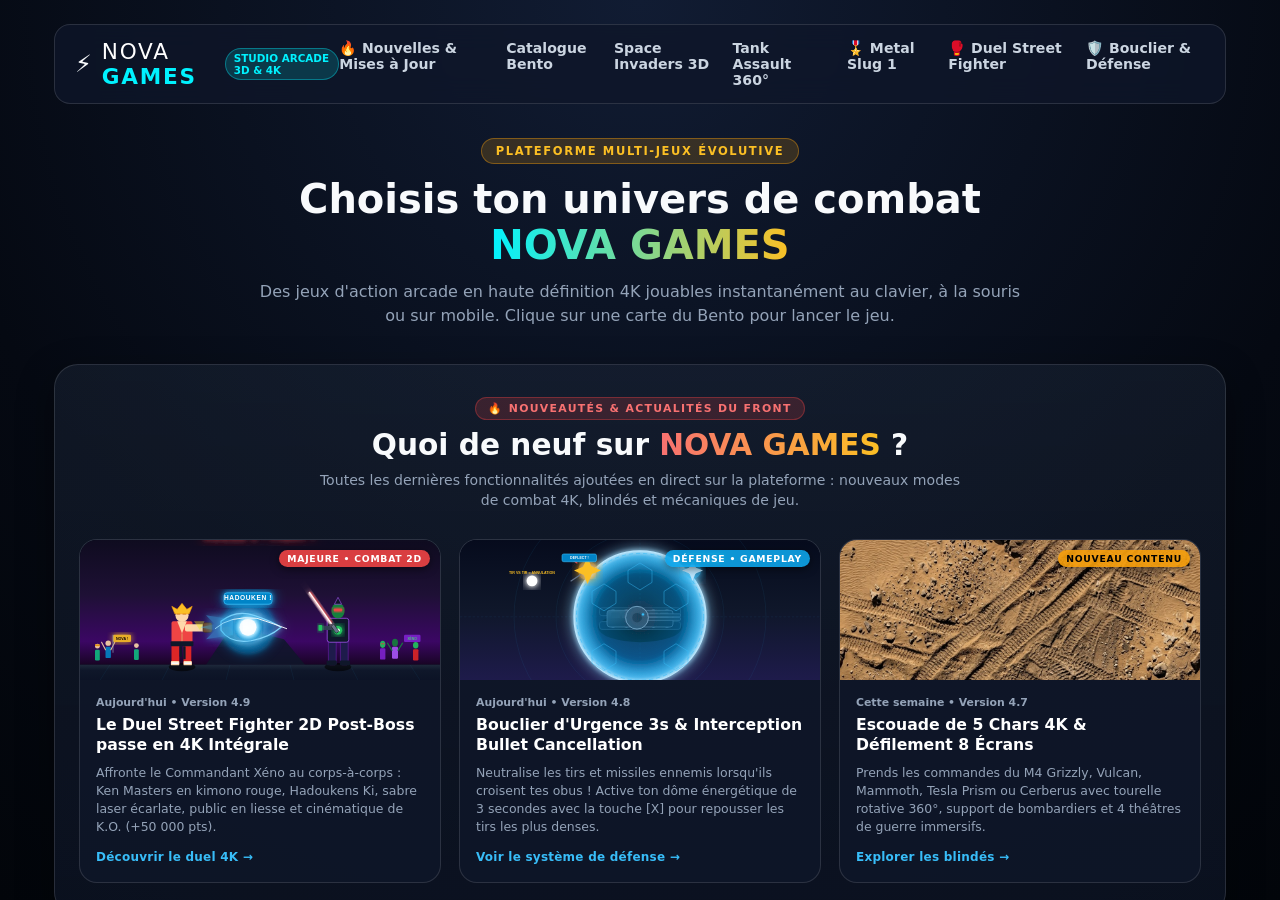
==== index.html @ 3bbbab00 "feat(graphics): implement 64-bit HD arcade sprite rendering for Metal Slug 1 (Marco, Tarma, SV-001, " ====
<!DOCTYPE html>
<html lang="fr">
<head>
  <meta charset="UTF-8">
  <meta name="viewport" content="width=device-width, initial-scale=1.0">
  <title>NOVA Dual Warfare V4 — Space Invaders 3D & Tank Assault</title>
  
  <!-- Open Graph / Social Media -->
  <meta property="og:title" content="NOVA Dual Warfare V4 — Space Invaders 3D & Tank Assault">
  <meta property="og:description" content="2 Jeux en 1 : Défendez l'espace dans NOVA Space Invaders 3D ou prenez les commandes d'un blindé à tourelle 360° dans NOVA Tank Assault !">
  <meta property="og:image" content="https://nova-space-invaders.vercel.app/og-image.png">
  <meta property="og:url" content="https://nova-space-invaders.vercel.app">
  <meta property="og:type" content="website">
  
  <!-- Twitter -->
  <meta name="twitter:card" content="summary_large_image">
  <meta name="twitter:title" content="NOVA Dual Warfare V4 — Space Invaders 3D & Tank Assault">
  <meta name="twitter:description" content="2 Jeux en 1 : Défendez l'espace dans NOVA Space Invaders 3D ou prenez les commandes d'un blindé à tourelle 360° dans NOVA Tank Assault !">
  <meta name="twitter:image" content="https://nova-space-invaders.vercel.app/og-image.png">

  <link rel="stylesheet" href="styles.css?v=53">
</head>
<body data-biome="campagne" data-game="space">
  <!-- =========================================================
       PORTAIL D'ACCUEIL : NOVA GAMES (BENTO GRID + DESCRIPTIONS)
       ========================================================= -->
  <section id="novaGamesPortal" class="nova-portal">
    <div class="portal-container">
      <header class="portal-header">
        <div class="portal-brand">
          <span class="portal-logo-icon">⚡</span>
          <span class="portal-logo-text">NOVA <strong>GAMES</strong></span>
          <span class="portal-tag">STUDIO ARCADE 3D & 4K</span>
        </div>
        <nav class="portal-nav">
          <a href="#portalNews" class="portal-nav-link">🔥 Nouvelles & Mises à Jour</a>
          <a href="#bentoCatalog" class="portal-nav-link">Catalogue Bento</a>
          <a href="#descSpaceInvaders" class="portal-nav-link">Space Invaders 3D</a>
          <a href="#descTankAssault" class="portal-nav-link">Tank Assault 360°</a>
          <a href="#descMetalSlug" class="portal-nav-link">🎖️ Metal Slug 1</a>
          <a href="#descNovaFighter" class="portal-nav-link">🥊 Duel Street Fighter</a>
          <a href="#descDefense" class="portal-nav-link">🛡️ Bouclier & Défense</a>
        </nav>
      </header>

      <div class="portal-hero">
        <div class="portal-hero-badge">PLATEFORME MULTI-JEUX ÉVOLUTIVE</div>
        <h1 class="portal-hero-title">Choisis ton univers de combat <span>NOVA GAMES</span></h1>
        <p class="portal-hero-sub">Des jeux d'action arcade en haute définition 4K jouables instantanément au clavier, à la souris ou sur mobile. Clique sur une carte du Bento pour lancer le jeu.</p>
      </div>

      <!-- SECTION DERNIÈRES NOUVELLES & ACTUALITÉS NOVA GAMES -->
      <section id="portalNews" class="portal-news-section">
        <div class="news-header">
          <div class="news-badge">🔥 NOUVEAUTÉS & ACTUALITÉS DU FRONT</div>
          <h2 class="news-title">Quoi de neuf sur <span>NOVA GAMES</span> ?</h2>
          <p class="news-sub">Toutes les dernières fonctionnalités ajoutées en direct sur la plateforme : nouveaux modes de combat 4K, blindés et mécaniques de jeu.</p>
        </div>

        <div class="portal-news-grid">
          <!-- News Card 1 : Duel 2D Street Fighter 4K -->
          <article class="news-card" onclick="document.getElementById('descNovaFighter').scrollIntoView({ behavior: 'smooth' });">
            <div class="news-card-thumb">
              <img src="duel_street_fighter_showcase.svg" alt="Duel Street Fighter 4K" class="news-img">
              <span class="news-tag tag-red">MAJEURE • COMBAT 2D</span>
            </div>
            <div class="news-card-body">
              <div class="news-date">Aujourd'hui • Version 4.9</div>
              <h3>Le Duel Street Fighter 2D Post-Boss passe en 4K Intégrale</h3>
              <p>Affronte le Commandant Xéno au corps-à-corps : Ken Masters en kimono rouge, Hadoukens Ki, sabre laser écarlate, public en liesse et cinématique de K.O. (+50 000 pts).</p>
              <div class="news-card-footer">
                <span class="news-link">Découvrir le duel 4K →</span>
              </div>
            </div>
          </article>

          <!-- News Card 2 : Bouclier & Interception de Tirs -->
          <article class="news-card" onclick="document.getElementById('descDefense').scrollIntoView({ behavior: 'smooth' });">
            <div class="news-card-thumb">
              <img src="shield_defense_showcase.svg" alt="Bouclier 3s et Tir vs Tir" class="news-img">
              <span class="news-tag tag-cyan">DÉFENSE • GAMEPLAY</span>
            </div>
            <div class="news-card-body">
              <div class="news-date">Aujourd'hui • Version 4.8</div>
              <h3>Bouclier d'Urgence 3s & Interception Bullet Cancellation</h3>
              <p>Neutralise les tirs et missiles ennemis lorsqu'ils croisent tes obus ! Active ton dôme énergétique de 3 secondes avec la touche [X] pour repousser les tirs les plus denses.</p>
              <div class="news-card-footer">
                <span class="news-link">Voir le système de défense →</span>
              </div>
            </div>
          </article>

          <!-- News Card 3 : 5 Blindés & Nouveaux Théâtres -->
          <article class="news-card" onclick="document.getElementById('descTankAssault').scrollIntoView({ behavior: 'smooth' });">
            <div class="news-card-thumb">
              <img src="bg_tank_desert_4k.jpg" alt="Tank Assault 5 Chars" class="news-img">
              <span class="news-tag tag-amber">NOUVEAU CONTENU</span>
            </div>
            <div class="news-card-body">
              <div class="news-date">Cette semaine • Version 4.7</div>
              <h3>Escouade de 5 Chars 4K & Défilement 8 Écrans</h3>
              <p>Prends les commandes du M4 Grizzly, Vulcan, Mammoth, Tesla Prism ou Cerberus avec tourelle rotative 360°, support de bombardiers et 4 théâtres de guerre immersifs.</p>
              <div class="news-card-footer">
                <span class="news-link">Explorer les blindés →</span>
              </div>
            </div>
          </article>
        </div>
      </section>

      <!-- SECTION BENTO POUR LES JEUX -->
      <div id="bentoCatalog" class="bento-grid">
        <!-- Carte Bento Principale 1 : NOVA SPACE INVADERS 3D -->
        <article class="bento-card bento-featured bento-space" data-launch-game="space">
          <img src="bg_campagne_4k.jpg" alt="Nova Space Invaders 3D" class="bento-bg">
          <div class="bento-overlay"></div>
          <div class="bento-content">
            <div class="bento-top-row">
              <span class="bento-pill">JEU #1 • SHOOT 'EM UP SPATIAL</span>
              <span class="bento-status">DISPONIBLE EN 4K</span>
            </div>
            <div class="bento-main-info">
              <div class="bento-floating-sprites">
                <img src="ship_nova.png" alt="Nova Ship" class="bento-sprite">
                <img src="enemy_campagne_wasp_4k.png" alt="Drone 4K" class="bento-sprite">
              </div>
              <h2>🚀 NOVA SPACE INVADERS 3D</h2>
              <p>Défends la Terre à travers 3 Biomes 3D 4K (Campagne, Montagne, Océan) avec 5 vaisseaux, 8 armes tactiques et des dialogues Comm-Link interactifs.</p>
              <div class="bento-actions">
                <button class="bento-play-btn" data-launch-game="space">▶ JOUER À SPACE INVADERS</button>
                <a href="#descSpaceInvaders" class="bento-info-link" onclick="event.stopPropagation();">Voir la fiche ↓</a>
              </div>
            </div>
          </div>
        </article>

        <!-- Carte Bento Principale 2 : NOVA TANK ASSAULT 360° -->
        <article class="bento-card bento-featured bento-tank" data-launch-game="tank">
          <img src="bg_tank_ww2_4k.jpg" alt="Nova Tank Assault 360" class="bento-bg">
          <div class="bento-overlay"></div>
          <div class="bento-content">
            <div class="bento-top-row">
              <span class="bento-pill bento-pill-amber">JEU #2 • BEAT 'EM ALL TERRESTRE</span>
              <span class="bento-status bento-status-amber">NOUVEAU • VUE DRONE 90°</span>
            </div>
            <div class="bento-main-info">
              <div class="bento-floating-sprites">
                <img src="tank_chassis_4k.png" alt="Tank 4K" class="bento-sprite">
                <img src="tank_enemy_predator_4k.png" alt="Predator 4K" class="bento-sprite">
              </div>
              <h2>🛡️ NOVA TANK ASSAULT 360°</h2>
              <p>Pilote un blindé en vue aérienne sur une route sinueuse de 8 écrans : braque à gauche/droite dans les virages, ramasse les caisses bonus, tourne ta tourelle à 360° et appelle les bombardiers !</p>
              <div class="bento-actions">
                <button class="bento-play-btn bento-play-amber" data-launch-game="tank">▶ JOUER À TANK ASSAULT</button>
                <a href="#descTankAssault" class="bento-info-link" onclick="event.stopPropagation();">Voir la fiche ↓</a>
              </div>
            </div>
          </div>
        </article>

        <!-- Carte Bento Principale 3 : DUEL 2D STREET FIGHTER (CLIMAX POST-BOSS) -->
        <article class="bento-card bento-featured bento-duel" onclick="document.getElementById('descNovaFighter').scrollIntoView({ behavior: 'smooth' });">
          <img src="duel_street_fighter_showcase.svg" alt="Duel 2D Street Fighter Ken Masters vs Commandant Xéno" class="bento-bg">
          <div class="bento-overlay bento-overlay-red"></div>
          <div class="bento-content">
            <div class="bento-top-row">
              <span class="bento-pill bento-pill-red">NOUVEAU GAMEPLAY • COMBAT 2D</span>
              <span class="bento-status bento-status-red">CLIMAX POST-BOSS EN ARÈNE</span>
            </div>
            <div class="bento-main-info">
              <h2>🥊 LE DUEL 2D STREET FIGHTER // KEN MASTERS</h2>
              <p>À chaque Boss terrassé, descends de ton blindé ou de ton vaisseau ! Incarne <strong>Ken Masters</strong> en tenue rouge et affronte le <strong>Commandant Xéno</strong> au corps-à-corps dans une arène 2D rythmée par la foule : Hadoukens dévastateurs, coups de poing, coups de pied, sabre laser alien et cinématique de K.O. pour un bonus de <strong>+50 000 PTS</strong> !</p>
              <div class="bento-actions">
                <button class="bento-play-btn bento-play-red" data-launch-game="tank">▶ COMBATTRE EN MODE TANK</button>
                <button class="bento-play-btn" data-launch-game="space">🚀 COMBATTRE EN MODE SPATIAL</button>
                <a href="#descNovaFighter" class="bento-info-link" onclick="event.stopPropagation();">Voir la fiche du duel ↓</a>
              </div>
            </div>
          </div>
        </article>

        <!-- Bento Slot 3 : Arsenal Partagé -->
        <div class="bento-card bento-small bento-arsenal">
          <div class="bento-small-icon">⚡</div>
          <h3>Arsenal Cross-Play (8 Armes)</h3>
          <p>Twin Gatling, Triple Harpon, Cryo-Faisceau, Canon Plasma, Railgun Tesla, Torpille HE et Cluster Bomb disponibles dans chaque jeu.</p>
        </div>

        <!-- Bento Slot 4 : Bouclier & Bullet Cancellation -->
        <div class="bento-card bento-small bento-shield" onclick="document.getElementById('descDefense').scrollIntoView({ behavior: 'smooth' });">
          <img src="shield_defense_showcase.svg" alt="Bouclier et Interception" class="bento-bg" style="opacity: 0.35;">
          <div class="bento-overlay"></div>
          <div class="bento-content" style="position: relative; z-index: 2;">
            <div class="bento-small-icon">🛡️</div>
            <h3>Bouclier 3s & Interception Tir vs Tir</h3>
            <p>Neutralise les missiles ennemis en plein vol et active un dôme énergétique de 3s (3 charges/partie) avec la touche [X] !</p>
          </div>
        </div>

        <!-- Bento Slot 4 : Support Aérien & Boss -->
        <div class="bento-card bento-small bento-airstrike">
          <div class="bento-small-icon">✈️</div>
          <h3>Frappe Aérienne & Grands Boss</h3>
          <p>Appelle une escadrille de bombardiers lourds pour nettoyer la route et affronte un Boss géant à la fin de chaque niveau.</p>
        </div>

        <!-- Carte Bento Principale 4 : JEU #3 - NOVA IRON COMMANDO // METAL SLUG 1 REMAKE -->
        <article class="bento-card bento-featured bento-slug" data-launch-game="slug">
          <img src="bg_tank_predator_4k.jpg" alt="Metal Slug 1 Remake" class="bento-bg" style="opacity: 0.55;">
          <div class="bento-overlay"></div>
          <div class="bento-content">
            <div class="bento-top-row">
              <span class="bento-pill bento-pill-slug">JEU #3 • RUN & GUN 2D ARCADE 60 FPS</span>
              <span class="bento-status bento-status-slug">DISPONIBLE • MISSION 1</span>
            </div>
            <div class="bento-main-info">
              <div class="bento-floating-sprites">
                <img src="pilot_valentin.png" alt="Marco Rossi" class="bento-sprite" style="border-radius: 50%; border: 2px solid #22c55e;">
                <img src="tank_vulcan.png" alt="Metal Slug SV-001" class="bento-sprite">
              </div>
              <h2>🎖️ NOVA IRON COMMANDO // METAL SLUG 1 REMAKE</h2>
              <p>Reprogrammation intégrale de <strong>Metal Slug 1 (1996)</strong> : traverse la jungle fluviale de la Mission 1, libère les otages P.O.W. (<em>"Thank you!"</em>), tranche l'infanterie au couteau, ramasse le <strong>Heavy Machine Gun</strong>, pilote le mythique tank <strong>SV-001 Metal Slug</strong> et détruis le Boss géant <strong>Tetsuyuki</strong> !</p>
              <div class="bento-actions">
                <button class="bento-play-btn bento-play-slug" data-launch-game="slug">▶ JOUER À METAL SLUG (MISSION 1)</button>
                <a href="#descMetalSlug" class="bento-info-link" onclick="event.stopPropagation();">Voir la fiche ↓</a>
              </div>
            </div>
          </div>
        </article>
      </div>

      <!-- SECTIONS DESCRIPTIVES DÉTAILLÉES PAR JEU EN BAS DE PAGE -->
      <div class="portal-descriptions">
        <div class="portal-section-header">
          <span>ENCYCLOPÉDIE & PRÉSENTATION DES JEUX</span>
          <h2>Découvre chaque jeu du catalogue NOVA GAMES en détail</h2>
        </div>

        <!-- Section Descriptive Jeu 1 -->
        <section id="descSpaceInvaders" class="game-detail-section">
          <div class="detail-visual">
            <img src="bg_montagne_4k.jpg" alt="Space Invaders 3D Montagne" class="detail-bg-img">
            <div class="detail-Visual-badges">
              <span>🌾 Campagne 3D</span>
              <span>🏔️ Montagne 3D</span>
              <span>🌊 Océan 3D</span>
            </div>
          </div>
          <div class="detail-text">
            <div class="detail-tag">FICHE OFFICIELLE • JEU #1</div>
            <h3>🚀 NOVA SPACE INVADERS 3D — Tactical Biomes</h3>
            <p>Un Shoot 'em Up spatial revisité en profondeur avec de véritables panoramas 3D 4K et une faune ennemie propre à chaque secteur terrestre et sous-marin.</p>
            <ul class="detail-features">
              <li><strong>3 Biomes 3D 4K</strong> : Collines dorées de Beauce, sommets glacés du Mont-Blanc et abysses bioluminescents de la Fosse des Mariannes.</li>
              <li><strong>5 Vaisseaux & 8 Armes au choix</strong> : Personnalise indépendamment ton chasseur (Nova, Viper, Goliath, Phantom, Orion) et ton armement principal.</li>
              <li><strong>Comm-Link Interactif</strong> : Boîte de dialogue radio en temps réel entre ton pilote et les Seigneurs Ennemis avec réponses tactiques.</li>
              <li><strong>Contrôles Hybrides</strong> : Jouable à une main à la souris (déplacement + clic + molette d'armes), au clavier ou au tactile sur mobile.</li>
              <li><strong>Climax Post-Boss & Défense Active</strong> : Élimine le Boss pour déclencher le duel 2D Ken Masters façon Street Fighter et utilise le bouclier 3s (`[X]`) pour repousser les tirs les plus denses !</li>
            </ul>
            <button class="bento-play-btn" data-launch-game="space">🚀 LANCER NOVA SPACE INVADERS 3D</button>
          </div>
        </section>

        <!-- Section Descriptive Jeu 2 -->
        <section id="descTankAssault" class="game-detail-section detail-reverse">
          <div class="detail-visual">
            <img src="bg_tank_desert_4k.jpg" alt="Tank Assault Vue Aérienne" class="detail-bg-img">
            <div class="detail-Visual-badges">
              <span>🪖 WW2 1944</span>
              <span>🏜️ Désert</span>
              <span>🛸 Alien Xéno</span>
              <span>🩸 Predator Hunt</span>
            </div>
          </div>
          <div class="detail-text">
            <div class="detail-tag detail-tag-amber">FICHE OFFICIELLE • JEU #2</div>
            <h3>🛡️ NOVA TANK ASSAULT 360° — Beat 'em All Terrestre</h3>
            <p>Prends les commandes d'un char d'assaut suréquipé en <strong>vue aérienne 100 % au sol</strong>. La caméra suit ton blindé le long d'une route sinueuse de 8 écrans jusqu'à la forteresse du Boss.</p>
            <ul class="detail-features">
              <li><strong>Route Sinueuse & Pilotage Actif</strong> : La route tourne à gauche et à droite ! Utilise les flèches pour braquer, suivre le tracé du chemin et éviter les sorties de piste.</li>
              <li><strong>Tourelle Rotative 360° + Canon Frontal</strong> : Pendant que le véhicule avance, oriente ton canon dans toutes les directions pour détruire les tourelles et embuscades sur les bas-côtés.</li>
              <li><strong>Bonus sur la Route & Bombardiers Alliés</strong> : Roule sur les caisses de ravitaillement posées sur la chaussée et appelle une escadrille de 3 bombardiers lourds (`[B]`) pour larguer un tapis de bombes.</li>
              <li><strong>4 Thèmes & 5 Niveaux avec Boss</strong> : Seconde Guerre Mondiale, Campagne du Désert, Invasion Extraterrestre et Jungle Predator (avec chasseurs camouflés et viseur tri-laser).</li>
              <li><strong>Duel au Corps-à-Corps Post-Boss</strong> : Dès que le Boss d'un niveau s'effondre, ton pilote descend du char en kimono rouge pour affronter le chef alien en duel 2D Street Fighter avec Hadoukens et +50 000 pts bonus !</li>
            </ul>
            <button class="bento-play-btn bento-play-amber" data-launch-game="tank">🛡️ LANCER NOVA TANK ASSAULT 360°</button>
          </div>
        </section>

        <!-- Section Descriptive : JEU #3 - METAL SLUG 1 REMAKE -->
        <section id="descMetalSlug" class="game-detail-section slug-detail-section" style="border: 2px solid rgba(34, 197, 94, 0.45); background: radial-gradient(circle at 10% 50%, rgba(22, 101, 52, 0.3) 0%, rgba(15, 23, 42, 0.95) 70%);">
          <div class="detail-visual">
            <img src="bg_tank_predator_4k.jpg" alt="Metal Slug 1 Remake Showcase" class="detail-bg-img" style="border: 2px solid rgba(74, 222, 128, 0.45); box-shadow: 0 12px 35px rgba(34, 197, 94, 0.35);">
            <div class="detail-Visual-badges">
              <span>🎖️ Metal Slug 1</span>
              <span>💣 Heavy Machine Gun</span>
              <span>🛡️ SV-001 Tank</span>
              <span>🪓 Couteau Corps-à-Corps</span>
            </div>
          </div>
          <div class="detail-text">
            <div class="detail-tag detail-tag-green" style="background: rgba(34, 197, 94, 0.2); color: #86efac; border: 1px solid rgba(34, 197, 94, 0.45);">JEU #3 • RUN & GUN 2D PUR ARCADE</div>
            <h3>🎖️ NOVA IRON COMMANDO // Metal Slug 1 Remake</h3>
            <p>La légende de l'arcade Neo-Geo de 1996 réécrite à neuf pour navigateur et PC ! Incarne <strong>Marco Rossi</strong> ou <strong>Tarma Roving</strong> dans une guerre d'action effrénée à 60 FPS.</p>
            <ul class="detail-features">
              <li><strong>Maniabilité Neo-Geo Authentique</strong> : Course, accroupissement pour esquiver les tirs, saut parabolique à hauteur réglable, visée 4-8 directions et attaque automatique au couteau à bout portant.</li>
              <li><strong>Arsenal Dévastateur & Voix Off Mythique</strong> : Pistolet de service, grenades à rebond, et caisses de largage commentées par l'annonceur d'arcade (<em>"HEAVY MACHINE GUN !", "SHOTGUN !", "ROCKET LAUNCHER !"</em>).</li>
              <li><strong>Le Tank SV-001 "Metal Slug"</strong> : Saute dans le blindé mythique parachuté en cours de mission pour écraser les tranchées rebelles avec sa double Gatling 360° et ses obus perforants !</li>
              <li><strong>Sauvetage d'Otages P.O.W.</strong> : Libère les prisonniers de guerre barbus pour recevoir des munitions et des récompenses avec leur célèbre salut (<em>"Thank you!"</em>).</li>
              <li><strong>Boss Géant Mission 1 — TETSUYUKI</strong> : Pulvérise la forteresse fluviale construite dans l'épave d'un bombardier géant quadrimoteur !</li>
            </ul>
            <div class="bento-actions">
              <button class="bento-play-btn bento-play-slug" data-launch-game="slug">▶ DÉMARRER LA MISSION 1 METAL SLUG</button>
            </div>
          </div>
        </section>

        <!-- Section Descriptive Climax : DUEL STREET FIGHTER POST-BOSS -->
        <section id="descNovaFighter" class="game-detail-section fighter-detail-section">
          <div class="detail-visual">
            <img src="duel_street_fighter_showcase.svg" alt="Showcase Duel 2D Street Fighter Ken Masters" class="detail-bg-img" style="border: 2px solid rgba(239, 68, 68, 0.45); box-shadow: 0 12px 35px rgba(239, 68, 68, 0.35);">
            <div class="detail-Visual-badges">
              <span>🥋 Ken Masters</span>
              <span>⚡ Hadouken</span>
              <span>⚔️ Sabre Laser</span>
              <span>🏆 +50 000 Pts</span>
            </div>
          </div>
          <div class="detail-text">
            <div class="detail-tag detail-tag-red">FEATURE MAJEURE • TOUS MODES</div>
            <h3>🥊 NOVA FIGHTER // Le Duel 2D Street Fighter Post-Boss</h3>
            <p>La bataille ne s'arrête pas à la destruction du Boss mécanique ! Dès que le mastodonte explose, le <strong>Commandant Xéno</strong> s'éjecte de son cockpit et le joueur descend de son véhicule pour un <strong>affrontement au corps-à-corps en vue 2D latérale</strong>.</p>
            <ul class="detail-features">
              <li><strong>Combattant Ken Masters</strong> : Incarne le célèbre guerrier en kimono rouge et cheveux blonds. Décoche des coups de poing rapides (`[A]`), des coups de pied circulaires (`[Z]`) et saute par-dessus les tirs (`[↑]`).</li>
              <li><strong>Boules d'Énergie HADOUKEN (`[E]`)</strong> : Projette des sphères de plasma bleu incandescent qui traversent l'arène et peuvent neutraliser les lasers ennemis en plein vol !</li>
              <li><strong>Commandant Xéno & Sabre Laser</strong> : L'ennemi riposte à distance avec son fusil blaster et dégaine un sabre laser écarlate étincelant en combat rapproché.</li>
              <li><strong>Public en Délire & Cinématique de K.O.</strong> : Soldats humains à gauche et créatures xénos à droite acclament chaque frappe. Le K.O. final déclenche une pluie de confettis et un bonus massif de <strong>+50 000 points</strong> !</li>
            </ul>
            <div class="bento-actions">
              <button class="bento-play-btn bento-play-red" data-launch-game="tank">🥊 COMBATTRE (MODE TANK)</button>
              <button class="bento-play-btn" data-launch-game="space">🚀 COMBATTRE (MODE SPATIAL)</button>
            </div>
          </div>
        </section>

        <!-- Section Descriptive : BOUCLIER D'URGENCE & BULLET CANCELLATION -->
        <section id="descDefense" class="game-detail-section detail-reverse defense-detail-section">
          <div class="detail-visual">
            <img src="shield_defense_showcase.svg" alt="Showcase Bouclier et Interception de Tirs" class="detail-bg-img" style="border: 2px solid rgba(56, 189, 248, 0.45); box-shadow: 0 12px 35px rgba(56, 189, 248, 0.35);">
            <div class="detail-Visual-badges">
              <span>🛡️ Bouclier 3s</span>
              <span>💥 Tir vs Tir</span>
              <span>⚡ 3 Charges</span>
              <span>🎯 +50 Pts</span>
            </div>
          </div>
          <div class="detail-text">
            <div class="detail-tag detail-tag-cyan">SYSTÈME DE DÉFENSE TACTIQUE</div>
            <h3>🛡️ Dôme d'Énergie 3s & Interception Bullet Cancellation</h3>
            <p>Une physique d'impact avancée pour récompenser les tirs réflexes et offrir une survie héroïque lors des pluies de projectiles les plus intenses.</p>
            <ul class="detail-features">
              <li><strong>Interception Tir contre Tir</strong> : Si ton tir croise un projectile ou missile ennemi, les deux s'annulent mutuellement dans une gerbe d'étincelles avec un bonus de score immédiat (+50 pts) !</li>
              <li><strong>Bouclier d'Urgence Invulnérable (`[X]` ou `[C]`)</strong> : Déploie instantanément une sphère de force hexagonale cyan pendant <strong>3 secondes</strong> (3 activations par partie). Dévie 100 % des impacts.</li>
              <li><strong>Contrôles Dédiés Mobile & Desktop</strong> : Bouton d'activation direct sur le HUD desktop et sur le dock tactile mobile pour déclencher le dôme en une fraction de seconde.</li>
            </ul>
            <button class="bento-play-btn" data-launch-game="space">🛡️ TESTER LE BOUCLIER EN JEU</button>
          </div>
        </section>
      </div>

      <footer class="portal-footer">
        <div>© 2026 <strong>NOVA GAMES</strong> — Plateforme Arcade Web & Mobile • Zéro installation</div>
      </footer>
    </div>
  </section>

  <aside class="sidebar" id="mainSidebar">
    <div class="sidebar-header-row">
      <h1>NOVA Games <span class="v-badge" id="gameModeBadge">V4</span></h1>
      <button id="sidebarCollapseHeaderBtn" class="sidebar-collapse-btn" title="Rétracter le menu latéral (Touche M)">◀</button>
    </div>
    <button id="backToPortalSidebarBtn" class="portal-back-sidebar-btn" title="Retourner à l'accueil Nova Games">🏠 Accueil Nova Games</button>
    
    <div class="stat-box stat-biome">
      <div class="label" id="sectorLabel">Secteur 3D</div>
      <div class="value biome-badge" id="biomeDisplay">🌾 Campagne</div>
    </div>

    <div class="stat-box">
      <div class="label">Score</div>
      <div class="value score" id="score">0</div>
    </div>
    
    <div class="stat-box stat-record">
      <div class="label">Record</div>
      <div class="value highscore" id="highScore">0</div>
    </div>
    
    <div class="stat-box">
      <div class="label">Blindage</div>
      <div class="value lives" id="lives">3</div>
    </div>
    
    <div class="stat-box">
      <div class="label" id="waveLabel">Vague</div>
      <div class="value wave" id="wave">1</div>
    </div>

    <!-- Jauge Support Aérien (Visible en mode Tank Assault) -->
    <div class="stat-box stat-airstrike" id="airstrikeHudBox" style="display: none;">
      <div class="label">Support Aérien</div>
      <button id="hudAirstrikeBtn" class="airstrike-hud-btn" title="Appeler les Bombardiers (Touche B)">
        ✈️ BOMBARDIER (<span id="airstrikeCount">2</span>)
      </button>
    </div>

    <!-- Jauge Bouclier d'Urgence (Commun aux 2 Jeux) -->
    <div class="stat-box stat-shield" id="shieldHudBox">
      <div class="label">Défense Tactique</div>
      <button id="hudShieldBtn" class="shield-hud-btn" title="Bouclier Invulnérable 3s (Touche X ou C)">
        🛡️ BOUCLIER (<span id="shieldCount">3</span>)
      </button>
    </div>
    
    <div class="stat-box stat-weapon">
      <div class="label">Arme Active</div>
      <div class="value weapon" id="weapon">Laser Simple</div>
      <div class="weapon-timer">
        <div class="weapon-timer-bar" id="weaponTimer"></div>
      </div>
      <!-- Sélecteur rapide d'armement en direct -->
      <div class="hud-weapon-dock" id="hudWeaponDock" title="Changer d'arme principale (Touches 1-8)">
        <button class="hud-wpn-btn active" data-weapon="normal">1:Laser</button>
        <button class="hud-wpn-btn" data-weapon="rapid">2:Gatling</button>
        <button class="hud-wpn-btn" data-weapon="triple">3:Triple</button>
        <button class="hud-wpn-btn" data-weapon="spread">4:Cryo/Arc</button>
        <button class="hud-wpn-btn" data-weapon="plasma">5:Plasma</button>
        <button class="hud-wpn-btn" data-weapon="railgun">6:Railgun</button>
        <button class="hud-wpn-btn" data-weapon="deflagration">7:Torpille</button>
        <button class="hud-wpn-btn" data-weapon="fragbomb">8:Cluster</button>
      </div>
    </div>
    
    <div class="stat-box stat-radar" style="flex: 1; min-height: 70px;">
      <div class="label">Radar & Télémétrie</div>
      <div class="powerups-list" id="powerupLog">Systèmes 3D nominaux</div>
    </div>
    
    <div class="controls-info" id="controlsInfoBox">
      <div><kbd>Souris</kbd> ou <kbd>←</kbd><kbd>→</kbd><kbd>↑</kbd><kbd>↓</kbd> Pilotage</div>
      <div><kbd>X</kbd>/<kbd>C</kbd> Bouclier 3s • <kbd>B</kbd> Bombardiers</div>
      <div>Duel : <kbd>A</kbd> Poing • <kbd>Z</kbd> Pied • <kbd>E</kbd> Hadouken</div>
    </div>
  </aside>
  
  <main class="game-area" id="gameArea">
    <canvas id="gameCanvas" width="960" height="600"></canvas>
    <button id="floatingSidebarToggle" class="floating-sidebar-btn" title="Afficher / Masquer le menu latéral (Touche M)">
      <span id="floatingToggleIcon">◀</span> <span class="floating-btn-text">Menu</span>
    </button>
    <button id="pauseButton" class="pause-btn" title="Pause (P)">II</button>

    <!-- BOÎTE DE DIALOGUE TACTIQUE INTERACTIVE (COMM-LINK ENNEMI <-> PERSONNAGE) -->
    <div id="commLinkBox" class="comm-link-box">
      <div class="comm-side enemy-side">
        <img src="warlord_kaelen.png" id="commEnemyAvatar" class="comm-avatar enemy-avatar" alt="Commandant Ennemi">
        <div class="comm-meta">
          <div class="comm-speaker enemy-speaker" id="commEnemyName">QUEEN-VESPA-IX // ESSAIM</div>
          <div class="comm-text" id="commEnemyText">"Vos pâturages alimenteront nos moteurs, humain ! Rendez-vous !"</div>
        </div>
      </div>

      <div class="comm-center">
        <div class="comm-freq" id="commFreq">FREQ: 142.80 MHz // TAC-LINK 3D</div>
        <div class="comm-replies" id="commReplies">
          <button class="comm-reply-btn" data-reply="0">⚡ "Mangez du plasma, envahisseurs !"</button>
          <button class="comm-reply-btn" data-reply="1">🎯 "Verrouillage du vaisseau-mère en cours."</button>
          <button class="comm-reply-btn" data-reply="2">🛡️ "Jamais nous ne céderons ce secteur !"</button>
        </div>
      </div>

      <div class="comm-side pilot-side">
        <div class="comm-meta pilot-meta">
          <div class="comm-speaker pilot-speaker" id="commPilotName">LT. VALENTIN // NOVA</div>
          <div class="comm-text pilot-text" id="commPilotText">"Boucliers à 100%. Armement paré au feu !"</div>
        </div>
        <img src="pilot_valentin.png" id="commPilotAvatar" class="comm-avatar pilot-avatar" alt="Pilote Nova">
      </div>
    </div>
    
    <div class="overlay" id="overlay">
      <div class="overlay-top-nav">
        <button id="overlaySidebarToggle" class="overlay-nav-btn sidebar-toggle-btn" title="Rétracter / Déployer le menu latéral (Touche M)">
          <span id="overlaySidebarToggleIcon">◀</span> <span id="overlaySidebarToggleText">Masquer Menu</span>
        </button>
        <div class="briefing-top-badge">
          <span class="briefing-pulse-dot"></span>
          <span class="briefing-badge-text">CENTRE DE COMMANDEMENT TACTIQUE</span>
        </div>
        <button id="fullscreenToggleBtn" class="overlay-nav-btn fullscreen-btn" title="Basculer en Plein Écran (Recommandé sur Mobile/Tablette)">
          <span id="fullscreenIcon">⛶</span> <span id="fullscreenText">Plein Écran</span>
        </button>
      </div>
      <h2 id="overlayTitle">NOVA DUAL WARFARE // HUB ARCADE</h2>
      <p id="overlayMessage">Choisis ton Jeu, ton Théâtre d'Opérations, ton Véhicule et ton Armement !</p>
      
      <div id="bossTaunt" class="boss-taunt-overlay" style="display: none;">
        <img src="boss_ship.png" class="taunt-portrait" alt="Alien">
        <div class="taunt-dialogue">
          <h3 class="taunt-name">Commandant Ennemi</h3>
          <p id="tauntText"></p>
        </div>
      </div>

      <!-- ====== OPTIONS JEU 1 : SPACE INVADERS 3D ====== -->
      <div id="spaceConfigPanel" class="mode-config-panel">
        <!-- 1. SÉLECTEUR DE THÈME / BIOME 3D -->
        <div id="biomeSelection" class="biome-selection">
          <h3 class="ship-sel-title">1. Choisis ton Thème 3D (Biome Spatial)</h3>
          <div class="biomes-container">
            <div class="biome-card active" data-biome="campagne">
              <div class="biome-emoji"><img src="bg_campagne_4k.jpg" alt="Campagne" class="theater-thumb-img"></div>
              <div class="biome-title">Campagne 3D</div>
              <div class="biome-desc">Beauce Golden Hour • Collines, Moulins & Essaim Bio-Méca</div>
            </div>
            <div class="biome-card" data-biome="montagne">
              <div class="biome-emoji"><img src="bg_montagne_4k.jpg" alt="Montagne" class="theater-thumb-img"></div>
              <div class="biome-title">Montagne 3D</div>
              <div class="biome-desc">Alpes Mont-Blanc • Canyons Glacés, Blizzard & Golems/Wyvernes</div>
            </div>
            <div class="biome-card" data-biome="ocean">
              <div class="biome-emoji"><img src="bg_ocean_4k.jpg" alt="Océan" class="theater-thumb-img"></div>
              <div class="biome-title">Océan 3D</div>
              <div class="biome-desc">Fosse des Mariannes • Récifs Bioluminescents, Léviathans & Krakens</div>
            </div>
          </div>
        </div>
        
        <!-- 2. SÉLECTEUR DE VAISSEAU -->
        <div id="shipSelection" class="ship-selection">
          <h3 class="ship-sel-title">2. Choisis ton Vaisseau 3D</h3>
          <div class="ships-container">
            <div class="ship-card active" data-ship="nova">
              <img src="ship_nova.png" alt="Nova" class="ship-icon">
              <div class="ship-name">Nova</div>
              <div class="ship-stats">Équilibré</div>
            </div>
            <div class="ship-card" data-ship="viper">
              <img src="ship_swift.png" alt="Viper" class="ship-icon">
              <div class="ship-name">Viper</div>
              <div class="ship-stats">Rapide</div>
            </div>
            <div class="ship-card" data-ship="goliath">
              <img src="ship_titan.png" alt="Goliath" class="ship-icon">
              <div class="ship-name">Goliath</div>
              <div class="ship-stats">Blindé</div>
            </div>
            <div class="ship-card" data-ship="phantom">
              <img src="ship_ghost.png" alt="Phantom" class="ship-icon">
              <div class="ship-name">Phantom</div>
              <div class="ship-stats">Furtif</div>
            </div>
            <div class="ship-card" data-ship="orion">
              <img src="ship_orion.png" alt="Orion" class="ship-icon">
              <div class="ship-name">Orion</div>
              <div class="ship-stats">Tactique</div>
            </div>
          </div>
        </div>
      </div>

      <!-- ====== OPTIONS JEU 2 : NOVA TANK ASSAULT ====== -->
      <div id="tankConfigPanel" class="mode-config-panel" style="display: none;">
        <!-- 1. SÉLECTEUR DE THÈME TERRESTRE (4 THÈMES) -->
        <div id="tankThemeSelection" class="biome-selection">
          <h3 class="ship-sel-title">1. Choisis ton Théâtre d'Opérations (Défilement 8 Écrans)</h3>
          <div class="tank-themes-container">
            <div class="tank-theme-card active" data-tanktheme="ww2">
              <div class="biome-emoji">🪖</div>
              <div class="biome-title">Seconde Guerre (1944)</div>
              <div class="biome-desc">Bocage, Tranchées, Bunkers, Canons Pak-40 & Panzers</div>
            </div>
            <div class="tank-theme-card" data-tanktheme="desert">
              <div class="biome-emoji">🏜️</div>
              <div class="biome-title">Campagne du Désert</div>
              <div class="biome-desc">Dunes, Oasis Fortifiées, Buggies Lance-Missiles & Hélicos</div>
            </div>
            <div class="tank-theme-card" data-tanktheme="alien">
              <div class="biome-emoji">🛸</div>
              <div class="biome-title">Invasion Extraterrestre</div>
              <div class="biome-desc">Cratères Xéno, Pylônes Plasma, Tripodes & Chars Aliens</div>
            </div>
            <div class="tank-theme-card" data-tanktheme="predator">
              <div class="biome-emoji">🩸</div>
              <div class="biome-title">Monstres Predator</div>
              <div class="biome-desc">Jungle Bio-Hunt, Chasseurs Furtifs Tri-Laser & Bêtes Alpha</div>
            </div>
          </div>
        </div>

        <!-- 2. SÉLECTEUR DE TANK BLINDÉ -->
        <div id="tankSelection" class="ship-selection">
          <h3 class="ship-sel-title">2. Choisis ton Blindé 3D 4K (Tir Frontal + Tourelle Rotative 360°)</h3>
          <div class="ships-container tank-grid-5">
            <div class="tank-card active" data-tank="grizzly">
              <img src="tank_grizzly.png" alt="M4 Grizzly" class="ship-icon tank-showcase-img">
              <div class="ship-name">M4 Grizzly</div>
              <div class="ship-stats">Polyvalent • 105mm</div>
            </div>
            <div class="tank-card" data-tank="vulcan">
              <img src="tank_vulcan.png" alt="Vulcan" class="ship-icon tank-showcase-img">
              <div class="ship-name">Vulcan</div>
              <div class="ship-stats">Léger • Double Gatling</div>
            </div>
            <div class="tank-card" data-tank="mammoth">
              <img src="tank_mammoth.png" alt="Mammoth" class="ship-icon tank-showcase-img">
              <div class="ship-name">Mammoth</div>
              <div class="ship-stats">Colosse • Double 152mm</div>
            </div>
            <div class="tank-card" data-tank="tesla">
              <img src="tank_tesla.png" alt="Tesla Prism" class="ship-icon tank-showcase-img">
              <div class="ship-name">Tesla Prism</div>
              <div class="ship-stats">Hover • Électro-Arc</div>
            </div>
            <div class="tank-card" data-tank="cerberus">
              <img src="tank_cerberus.png" alt="Cerberus" class="ship-icon tank-showcase-img">
              <div class="ship-name">Cerberus</div>
              <div class="ship-stats">Lourd • Tri-Canon</div>
            </div>
          </div>
        </div>
      </div>

      <!-- ====== OPTIONS JEU 3 : NOVA IRON COMMANDO // METAL SLUG 1 REMAKE ====== -->
      <div id="slugConfigPanel" class="mode-config-panel" style="display: none;">
        <!-- 1. SÉLECTEUR DE COMMANDO -->
        <div id="slugCommandoSelection" class="biome-selection">
          <h3 class="ship-sel-title">1. Choisis ton Commando d'Élite</h3>
          <div class="slug-commando-grid">
            <div class="slug-commando-card active" data-commando="marco">
              <div class="biome-emoji">🎖️</div>
              <div class="ship-name" style="color: #4ade80; font-weight: 800;">Marco Rossi</div>
              <div class="ship-stats">Vétéran Peregrine Falcons • Tir Rapide</div>
              <span class="slug-badge-tank">SV-001 METAL SLUG READY</span>
            </div>
            <div class="slug-commando-card" data-commando="tarma">
              <div class="biome-emoji">🕶️</div>
              <div class="ship-name" style="color: #facc15; font-weight: 800;">Tarma Roving</div>
              <div class="ship-stats">Expert Mécanique • Blindage Accru</div>
              <span class="slug-badge-tank">VULCAN CANNON BOOST</span>
            </div>
          </div>
        </div>
        <!-- 2. THÉÂTRE DE MISSION METAL SLUG -->
        <div class="biome-selection" style="margin-top: 14px;">
          <h3 class="ship-sel-title">2. Mission Active : Jungle Fluviale & Forteresse Tetsuyuki</h3>
          <div class="biomes-container">
            <div class="biome-card active" style="border-color: #22c55e;">
              <div class="biome-emoji">🌴</div>
              <div class="biome-title">Mission 1 : Fleuve de la Jungle</div>
              <div class="biome-desc">Tranchées rebelles, Otages P.O.W. à libérer, largage du tank SV-001 & Boss Tetsuyuki</div>
            </div>
          </div>
        </div>
      </div>

      <!-- 3. SÉLECTEUR D'ARMEMENT INDÉPENDANT (COMMUN AUX 2 JEUX) -->
      <div id="weaponSelection" class="weapon-selection">
        <h3 class="ship-sel-title">3. Choisis ton Armement Principal</h3>
        <div class="weapons-container">
          <div class="weapon-card active" data-weapon="normal">
            <div class="wpn-icon">⚡</div>
            <div class="wpn-name">Agro-Laser / Obus</div>
            <div class="wpn-stats">Précis & Cadence std</div>
          </div>
          <div class="weapon-card" data-weapon="rapid">
            <div class="wpn-icon">🔥</div>
            <div class="wpn-name">Twin Gatling</div>
            <div class="wpn-stats">1 200 TPM Rapide</div>
          </div>
          <div class="weapon-card" data-weapon="triple">
            <div class="wpn-icon">🔱</div>
            <div class="wpn-name">Triple Harpon</div>
            <div class="wpn-stats">3 Vecteurs d'attaque</div>
          </div>
          <div class="weapon-card" data-weapon="spread">
            <div class="wpn-icon">❄️</div>
            <div class="wpn-name">Cryo-Faisceau</div>
            <div class="wpn-stats">Large éventail</div>
          </div>
          <div class="weapon-card" data-weapon="plasma">
            <div class="wpn-icon">🟣</div>
            <div class="wpn-name">Canon Plasma</div>
            <div class="wpn-stats">Lourd & Surpuissant</div>
          </div>
          <div class="weapon-card" data-weapon="railgun">
            <div class="wpn-icon">🔷</div>
            <div class="wpn-name">Railgun / Tesla</div>
            <div class="wpn-stats">Perforant Hyper-Vitesse</div>
          </div>
          <div class="weapon-card" data-weapon="deflagration">
            <div class="wpn-icon">🚀</div>
            <div class="wpn-name">Torpille / Obus HE</div>
            <div class="wpn-stats">Onde de choc AOE</div>
          </div>
          <div class="weapon-card" data-weapon="fragbomb">
            <div class="wpn-icon">💥</div>
            <div class="wpn-name">Cluster Bomb</div>
            <div class="wpn-stats">8 Sous-munitions</div>
          </div>
        </div>
      </div>

      <div class="settings-row">
        <div id="difficultySelection" class="control-group">
          <label>Difficulté : <span id="diffValueDisplay">Moyen</span></label>
          <input type="range" id="difficultySlider" min="1" max="10" value="5" class="diff-slider">
        </div>

        <div id="waveSelection" class="control-group">
          <label id="waveInputLabel">Niveau / Vague :</label>
          <div class="wave-input-container">
            <input type="number" id="startWaveInput" min="1" max="50" value="1" class="wave-input">
            <span class="sector-hint" id="sectorHint">Secteur 1 : Campagne 3D</span>
          </div>
        </div>
      </div>

      <div class="action-buttons-row">
        <button id="startButton" class="btn-primary">DÉMARRER LA MISSION</button>
        <button id="switchGameMenuBtn" class="btn-secondary">🏠 PORTAIL NOVA GAMES</button>
      </div>
    </div>

    <!-- Cutscene Overlay for Transitions -->
    <div id="cutsceneOverlay" class="cutscene-overlay hidden">
      <div class="hyper-jump-stars"></div>
      <img src="ship_nova.png" id="cinematicShip" class="cinematic-ship" alt="Ship">
      <div id="cinematicText" class="cinematic-text">Transition vers le nouveau secteur...</div>
    </div>
    <!-- Mobile Controls : Dock Bas Dédié + Tourelle 360° & Bombardiers en mode Tank -->
    <div id="mobileControls" class="mobile-controls">
      <div class="move-btns">
        <button id="btnUp" class="ctrl-btn up-btn">↑</button>
        <div class="horizontal-btns">
          <button id="btnLeft" class="ctrl-btn">←</button>
          <button id="btnRight" class="ctrl-btn">→</button>
        </div>
        <button id="btnDown" class="ctrl-btn down-btn">↓</button>
      </div>
      <div id="tankMobileTurretControls" class="tank-mobile-turret" style="display: none;">
        <button id="btnTurretLeft" class="ctrl-btn turret-btn" title="Tourner Canon Gauche">⟲</button>
        <button id="btnAirstrikeMobile" class="ctrl-btn airstrike-mob-btn" title="Support Aérien Bombardiers">✈️<span id="mobAirCount">2</span></button>
        <button id="btnShieldMobile" class="ctrl-btn shield-mob-btn" title="Bouclier d'Urgence 3s">🛡️<span id="mobShieldCount">3</span></button>
        <button id="btnTurretRight" class="ctrl-btn turret-btn" title="Tourner Canon Droite">⟳</button>
      </div>
      <!-- Commandes de Combat Rapproché 2D (Duel Street Fighter Post-Boss) -->
      <div id="duelMobileControls" class="duel-mobile-controls" style="display: none;">
        <button id="btnDuelPunch" class="duel-btn duel-punch">👊 POING</button>
        <button id="btnDuelKick" class="duel-btn duel-kick">🦵 PIED</button>
        <button id="btnDuelHadouken" class="duel-btn duel-hadouken">⚡ HADOUKEN</button>
        <button id="btnDuelJump" class="duel-btn duel-jump">⬆️ SAUT</button>
      </div>

      <!-- Commandes Tactiles Dédiées : METAL SLUG 1 REMAKE -->
      <div id="slugMobileControls" class="slug-mobile-controls" style="display: none;">
        <button id="btnSlugKnife" class="ctrl-btn" style="background: #166534; border: 2px solid #4ade80; color: #ffffff;" title="Couteau Corps-à-Corps">🪓</button>
        <button id="btnSlugJump" class="ctrl-btn" style="background: #1d4ed8; border: 2px solid #60a5fa; color: #ffffff;" title="Sauter / Entrer dans le Tank">⬆️ SAUT</button>
        <button id="btnSlugBomb" class="ctrl-btn" style="background: #b45309; border: 2px solid #fbbf24; color: #ffffff;" title="Lancer Grenade / Obus">💣 BOMB</button>
      </div>
      <div class="mobile-hint" id="mobileHintText">Glisse sur l'écran pour viser/tirer à 360°</div>
      <button id="btnFire" class="ctrl-btn fire-btn">FIRE</button>
    </div>
  </main>

  <script src="game.js?v=53"></script>
</body>
</html>
---- styles.css ----
:root {
  --bg-deep: #090d12;
  --bg-mid: #141c28;
  --panel: rgba(12, 18, 30, 0.72);
  --line: rgba(245, 158, 11, 0.28);
  --text: #ebf7ff;
  --muted: #8ea4bc;
  --accent: #f59e0b; /* Harvest Gold par défaut (Campagne) */
  --secondary: #10b981; /* Meadow Green */
  --accent-strong: #06b6d4;
  --danger: #ec4899;
}

body[data-biome="campagne"] {
  --bg-deep: #090d12;
  --bg-mid: #1c1917;
  --panel: rgba(20, 18, 15, 0.72);
  --line: rgba(245, 158, 11, 0.35);
  --accent: #f59e0b;
  --secondary: #10b981;
  --accent-strong: #06b6d4;
}

body[data-biome="montagne"] {
  --bg-deep: #050b14;
  --bg-mid: #0f172a;
  --panel: rgba(10, 22, 42, 0.72);
  --line: rgba(56, 189, 248, 0.35);
  --accent: #38bdf8;
  --secondary: #f59e0b;
  --accent-strong: #e0f2fe;
}

body[data-biome="ocean"] {
  --bg-deep: #020813;
  --bg-mid: #041d2e;
  --panel: rgba(4, 24, 40, 0.75);
  --line: rgba(0, 242, 255, 0.35);
  --accent: #00f2ff;
  --secondary: #a855f7;
  --accent-strong: #ffb84d;
}

.intro-cinematic {
  position: fixed;
  inset: 0;
  background: black;
  z-index: 10000;
  display: flex;
  flex-direction: column;
  justify-content: center;
  align-items: center;
  overflow: hidden;
  transition: opacity 1s ease-out;
}

.intro-cinematic.hidden {
  opacity: 0;
  pointer-events: none;
}

.intro-scene {
  position: relative;
  width: 100%;
  height: 300px;
  overflow: hidden;
}

.intro-ship {
  position: absolute;
  width: 60px;
  opacity: 0;
}

.ship-1 { animation: flyBy 3s 0.5s forwards; top: 20%; }
.ship-2 { animation: flyBy 3s 1.2s forwards; top: 50%; }
.ship-3 { animation: flyBy 3s 1.8s forwards; top: 80%; }

.intro-boss {
  position: absolute;
  width: 150px;
  left: 50%;
  top: 50%;
  transform: translate(-50%, -50%) scale(0.5);
  opacity: 0;
  animation: bossRise 4s 2s forwards;
  filter: drop-shadow(0 0 30px var(--danger));
}

.intro-title {
  font-family: 'Orbitron', sans-serif;
  font-size: 4rem;
  color: white;
  text-align: center;
  letter-spacing: 15px;
  margin-top: 40px;
  opacity: 0;
  transform: scale(1.2);
  animation: titleAppear 1.5s 4.5s forwards;
  text-shadow: 0 0 20px var(--accent);
}

.intro-subtitle {
  font-size: 1.2rem;
  color: var(--accent);
  letter-spacing: 5px;
}

.intro-flash {
  position: absolute;
  inset: 0;
  background: white;
  opacity: 0;
  pointer-events: none;
  animation: finalFlash 0.8s 5.8s forwards;
}

@keyframes flyBy {
  0% { left: -100px; opacity: 0; transform: scale(0.5); }
  20% { opacity: 1; }
  100% { left: 120%; opacity: 1; transform: scale(1); }
}

@keyframes bossRise {
  0% { opacity: 0; transform: translate(-50%, -50%) scale(0.5); }
  50% { opacity: 0.3; transform: translate(-50%, -50%) scale(1); }
  100% { opacity: 0.1; transform: translate(-50%, -50%) scale(1.2); filter: blur(5px); }
}

@keyframes titleAppear {
  to { opacity: 1; transform: scale(1); }
}

@keyframes finalFlash {
  0% { opacity: 0; }
  50% { opacity: 1; }
  100% { opacity: 0; }
}

* {
  box-sizing: border-box;
}

html, body {
  margin: 0;
  padding: 0;
  width: 100%;
  height: 100%;
  overflow: hidden;
}

body {
  font-family: system-ui, -apple-system, BlinkMacSystemFont, "Segoe UI", Roboto, "Inter", sans-serif;
  color: var(--text);
  background: linear-gradient(135deg, #050a12 0%, #0d1a2d 50%, #061018 100%);
  display: flex;
}

.sidebar {
  width: 280px;
  background: rgba(10, 18, 30, 0.85);
  backdrop-filter: blur(20px);
  -webkit-backdrop-filter: blur(20px);
  border-right: 1px solid rgba(255, 255, 255, 0.1);
  padding: 24px;
  display: flex;
  flex-direction: column;
  gap: 16px;
  overflow-y: auto;
  z-index: 100;
  box-shadow: 10px 0 35px rgba(0, 0, 0, 0.6);
  flex-shrink: 0;
  transition: margin-left 0.3s cubic-bezier(0.16, 1, 0.3, 1), opacity 0.25s ease, transform 0.3s cubic-bezier(0.16, 1, 0.3, 1);
}

body.sidebar-collapsed .sidebar {
  margin-left: -280px;
  opacity: 0;
  pointer-events: none;
}

.sidebar-header-row {
  display: flex;
  align-items: center;
  justify-content: space-between;
  width: 100%;
  border-bottom: 1px solid var(--line);
  padding-bottom: 8px;
}

.sidebar-header-row h1 {
  border-bottom: none !important;
  padding-bottom: 0 !important;
  margin: 0 !important;
  flex: 1;
}

.sidebar-collapse-btn {
  background: rgba(255, 255, 255, 0.08);
  border: 1px solid rgba(255, 255, 255, 0.2);
  color: var(--accent);
  border-radius: 8px;
  width: 30px;
  height: 30px;
  display: flex;
  align-items: center;
  justify-content: center;
  cursor: pointer;
  font-size: 0.85rem;
  transition: all 0.2s ease;
}

.sidebar-collapse-btn:hover {
  background: var(--accent);
  color: #050a14;
  transform: scale(1.08);
}

.sidebar h1 {
  font-size: 1.15rem;
  font-weight: 800;
  color: var(--accent);
  margin: 0 0 4px 0;
  text-transform: uppercase;
  letter-spacing: 0.08em;
  display: flex;
  align-items: center;
  justify-content: space-between;
}

.stat-box {
  background: linear-gradient(150deg, rgba(30, 41, 59, 0.7), rgba(15, 23, 42, 0.85));
  border: 1px solid rgba(255, 255, 255, 0.12);
  border-radius: 12px;
  padding: 12px 14px;
  box-shadow: 0 4px 16px rgba(0, 0, 0, 0.4);
  transition: transform 0.2s ease, border-color 0.2s ease;
}

.stat-box:hover {
  transform: translateY(-2px);
  border-color: rgba(255, 255, 255, 0.25);
}

.stat-box .label {
  font-size: 0.68rem;
  font-weight: 700;
  color: var(--muted);
  text-transform: uppercase;
  letter-spacing: 0.08em;
  margin-bottom: 4px;
}

.stat-box .value {
  font-size: 1.6rem;
  font-weight: 800;
  font-variant-numeric: tabular-nums;
  color: var(--text);
  letter-spacing: -0.02em;
}

.stat-box .value.score { color: var(--accent-strong); }
.stat-box .value.highscore { color: #c264ff; }
.stat-box .value.lives { color: var(--danger); }
.stat-box .value.wave { color: #7af2ff; }
.stat-box .value.weapon { color: var(--accent); font-size: 0.9rem; }

.weapon-timer {
  height: 4px;
  background: rgba(255, 255, 255, 0.1);
  border-radius: 2px;
  margin-top: 6px;
  overflow: hidden;
}

.weapon-timer-bar {
  height: 100%;
  background: var(--accent);
  transition: width 0.1s linear;
}

.powerups-list {
  flex: 1;
  overflow-y: auto;
}

.powerup-item {
  display: flex;
  align-items: center;
  gap: 8px;
  padding: 8px;
  background: rgba(0, 0, 0, 0.2);
  border-radius: 6px;
  margin-bottom: 6px;
  font-size: 0.75rem;
}

.powerup-dot {
  width: 8px;
  height: 8px;
  border-radius: 50%;
}

.controls-info {
  font-size: 0.7rem;
  color: var(--muted);
  line-height: 1.6;
}

.controls-info kbd {
  background: rgba(255, 255, 255, 0.1);
  padding: 2px 6px;
  border-radius: 4px;
  font-family: inherit;
}

.game-area {
  flex: 1;
  display: flex;
  align-items: center;
  justify-content: center;
  position: relative;
  background-image: linear-gradient(rgba(4, 16, 29, 0.4), rgba(11, 32, 55, 0.7)), url('https://upload.wikimedia.org/wikipedia/commons/thumb/f/f3/Orion_Nebula_-_Hubble_2006_mosaic_18000.jpg/1200px-Orion_Nebula_-_Hubble_2006_mosaic_18000.jpg');
  background-size: cover;
  background-position: center;
}

.pause-btn {
  position: absolute;
  top: 12px;
  right: 12px;
  width: 48px;
  height: 36px;
  background: linear-gradient(180deg, rgba(20, 40, 60, 0.9), rgba(5, 15, 25, 0.9));
  color: #7af2ff;
  border: 1px solid #7af2ff;
  border-top: 1px solid rgba(255, 255, 255, 0.3);
  border-bottom: 3px solid #2a828f;
  border-radius: 6px;
  font-size: 18px;
  font-weight: bold;
  cursor: pointer;
  z-index: 1050;
  transition: all 0.2s;
  box-shadow: 0 4px 10px rgba(0, 0, 0, 0.5);
}

.pause-btn:hover {
  background: linear-gradient(180deg, #7af2ff, #2a828f);
  color: #020810;
  transform: translateY(-2px);
  box-shadow: 0 6px 15px rgba(122, 242, 255, 0.4);
}

.pause-btn:active {
  transform: translateY(2px);
  border-bottom: 1px solid #2a828f;
  box-shadow: 0 2px 5px rgba(0, 0, 0, 0.5);
}

/* Bouton Flottant Déploiement/Rétractation du Menu Gauche */
.floating-sidebar-btn {
  position: absolute;
  top: 12px;
  left: 12px;
  z-index: 1050;
  display: flex;
  align-items: center;
  gap: 6px;
  background: rgba(10, 18, 30, 0.85);
  border: 1px solid rgba(0, 242, 255, 0.4);
  color: #00f2ff;
  border-radius: 8px;
  padding: 6px 12px;
  font-size: 0.74rem;
  font-weight: 800;
  cursor: pointer;
  box-shadow: 0 4px 15px rgba(0, 0, 0, 0.5);
  backdrop-filter: blur(12px);
  -webkit-backdrop-filter: blur(12px);
  transition: all 0.2s cubic-bezier(0.16, 1, 0.3, 1);
}

.floating-sidebar-btn:hover {
  background: rgba(0, 242, 255, 0.2);
  border-color: #00f2ff;
  transform: translateY(-2px);
  box-shadow: 0 0 16px rgba(0, 242, 255, 0.4);
}

/* Barre de navigation supérieure de l'Overlay (Menu rétractable + Plein écran) */
.overlay-top-nav {
  display: flex;
  align-items: center;
  justify-content: space-between;
  width: 100%;
  max-width: 980px;
  gap: 8px;
  margin-bottom: 2px;
}

.overlay-nav-btn {
  background: rgba(15, 23, 42, 0.85);
  border: 1px solid rgba(0, 242, 255, 0.4);
  color: #00f2ff;
  border-radius: 99px;
  padding: 5px 14px;
  font-size: 0.72rem;
  font-weight: 800;
  letter-spacing: 0.05em;
  cursor: pointer;
  display: inline-flex;
  align-items: center;
  gap: 6px;
  transition: all 0.2s ease;
  backdrop-filter: blur(10px);
  -webkit-backdrop-filter: blur(10px);
  box-shadow: 0 2px 10px rgba(0, 0, 0, 0.4);
}

.overlay-nav-btn:hover {
  background: rgba(0, 242, 255, 0.2);
  border-color: #00f2ff;
  box-shadow: 0 0 14px rgba(0, 242, 255, 0.4);
  transform: translateY(-1px);
}

.overlay-nav-btn.fullscreen-btn {
  border-color: rgba(245, 158, 11, 0.45);
  color: #f59e0b;
}

.overlay-nav-btn.fullscreen-btn:hover {
  background: rgba(245, 158, 11, 0.2);
  border-color: #f59e0b;
  box-shadow: 0 0 14px rgba(245, 158, 11, 0.4);
}

canvas {
  max-width: 100%;
  max-height: 100%;
}

/* ========================================================
   NOVA BRIEFING & CONFIGURATION OVERLAY (HOLOGRAPHIC CONSOLE)
   ======================================================== */
.overlay {
  position: absolute;
  inset: 0;
  display: flex;
  flex-direction: column;
  align-items: center;
  justify-content: flex-start;
  background: radial-gradient(circle at 50% 0%, rgba(30, 27, 75, 0.94) 0%, rgba(15, 23, 42, 0.97) 50%, rgba(2, 6, 23, 0.99) 100%);
  text-align: center;
  gap: 10px;
  backdrop-filter: blur(24px);
  -webkit-backdrop-filter: blur(24px);
  z-index: 1000;
  overflow-y: auto;
  overflow-x: hidden;
  padding: 16px 20px 28px;
  box-sizing: border-box;
}

.overlay::-webkit-scrollbar {
  width: 6px;
}
.overlay::-webkit-scrollbar-track {
  background: rgba(15, 23, 42, 0.5);
}
.overlay::-webkit-scrollbar-thumb {
  background: rgba(255, 255, 255, 0.2);
  border-radius: 99px;
}

.overlay.hidden {
  display: none !important;
}

.briefing-top-badge {
  display: inline-flex;
  align-items: center;
  gap: 8px;
  font-size: 0.72rem;
  font-weight: 800;
  letter-spacing: 0.12em;
  text-transform: uppercase;
  color: #38bdf8;
  background: rgba(56, 189, 248, 0.12);
  border: 1px solid rgba(56, 189, 248, 0.35);
  border-radius: 99px;
  padding: 4px 14px;
  box-shadow: 0 0 15px rgba(56, 189, 248, 0.25);
  margin-top: 4px;
}

.briefing-pulse-dot {
  width: 7px;
  height: 7px;
  border-radius: 50%;
  background: #00f2ff;
  box-shadow: 0 0 8px #00f2ff;
  animation: pulseGlow 1.8s infinite ease-in-out;
}

@keyframes pulseGlow {
  0%, 100% { opacity: 0.4; transform: scale(0.9); }
  50% { opacity: 1; transform: scale(1.2); }
}

.overlay h2 {
  font-size: 1.85rem;
  font-weight: 900;
  letter-spacing: 0.05em;
  text-transform: uppercase;
  margin: 0;
  background: linear-gradient(135deg, #ffffff 0%, #fef08a 40%, #f59e0b 80%, #ea580c 100%);
  -webkit-background-clip: text;
  -webkit-text-fill-color: transparent;
  filter: drop-shadow(0 2px 14px rgba(245, 158, 11, 0.4));
}

.overlay p {
  color: #94a3b8;
  font-size: 0.86rem;
  max-width: 600px;
  margin: 0 0 4px;
  line-height: 1.5;
  font-weight: 500;
}

/* --- Section Title Badge --- */
.ship-sel-title {
  display: inline-flex;
  align-items: center;
  justify-content: center;
  gap: 8px;
  color: #f1f5f9;
  font-size: 0.76rem;
  font-weight: 800;
  text-transform: uppercase;
  letter-spacing: 0.1em;
  background: linear-gradient(135deg, rgba(255, 255, 255, 0.08), rgba(255, 255, 255, 0.03));
  border: 1px solid rgba(255, 255, 255, 0.14);
  border-radius: 99px;
  padding: 6px 16px;
  margin: 4px 0 10px;
  box-shadow: 0 2px 10px rgba(0, 0, 0, 0.35);
}

.mode-config-panel,
.ship-selection,
.biome-selection,
.weapon-selection {
  width: 100%;
  max-width: 980px;
  display: flex;
  flex-direction: column;
  align-items: center;
}

.difficulty-selection {
  margin-top: 15px;
  width: 100%;
}

.diff-container {
  display: flex;
  gap: 10px;
  justify-content: center;
}

.diff-btn {
  background: rgba(11, 32, 55, 0.8);
  border: 1px solid var(--muted);
  color: var(--muted);
  padding: 8px 16px;
  border-radius: 4px;
  cursor: pointer;
  font-family: inherit;
  font-size: 0.9rem;
  transition: all 0.2s;
}

.diff-btn:hover {
  border-color: var(--text);
  color: var(--text);
}

.diff-btn.active {
  background: rgba(77, 242, 194, 0.2);
  border-color: var(--accent);
  color: var(--accent);
  box-shadow: 0 0 10px rgba(77, 242, 194, 0.2);
}


/* =========================================
   CINEMATIC INTRO 
   ========================================= */
.intro-cinematic {
  position: absolute;
  top: 0;
  left: 0;
  width: 100%;
  height: 100%;
  background: radial-gradient(circle at center, #0a1420 0%, #000000 100%);
  z-index: 1000;
  display: flex;
  justify-content: center;
  align-items: center;
  overflow: hidden;
  perspective: 1000px;
  opacity: 1;
  transition: opacity 1s ease-out;
}

.intro-cinematic.hidden {
  opacity: 0;
  pointer-events: none;
}

.intro-scene {
  position: absolute;
  width: 100%;
  height: 100%;
  transform-style: preserve-3d;
  animation: scenePan 7s ease-in-out forwards;
}

@keyframes scenePan {
  0% { transform: translateZ(-800px) rotateX(10deg) rotateY(-10deg); }
  100% { transform: translateZ(200px) rotateX(-5deg) rotateY(5deg); }
}

.intro-ship {
  position: absolute;
  object-fit: contain;
  filter: drop-shadow(0 10px 20px rgba(77, 242, 194, 0.5));
}

.ship-1 {
  width: 100px; height: 100px;
  bottom: 20%; left: 30%;
  animation: shipFly 6s cubic-bezier(0.25, 0.46, 0.45, 0.94) forwards;
  animation-delay: 0.5s;
  transform: translateZ(-1500px) scale(0);
}

.ship-2 {
  width: 120px; height: 120px;
  bottom: 15%; left: 50%;
  margin-left: -60px;
  animation: shipFly 6s cubic-bezier(0.25, 0.46, 0.45, 0.94) forwards;
  animation-delay: 0.2s;
  transform: translateZ(-1500px) scale(0);
}

.ship-3 {
  width: 90px; height: 90px;
  bottom: 25%; right: 30%;
  animation: shipFly 6s cubic-bezier(0.25, 0.46, 0.45, 0.94) forwards;
  animation-delay: 0.8s;
  transform: translateZ(-1500px) scale(0);
}

@keyframes shipFly {
  0% { transform: translateZ(-1500px) translateY(300px) scale(0); opacity: 0; }
  30% { opacity: 1; }
  100% { transform: translateZ(300px) translateY(-50px) scale(1); opacity: 1; }
}

.intro-boss {
  position: absolute;
  width: 400px;
  height: 400px;
  top: 5%;
  left: 50%;
  margin-left: -200px;
  object-fit: contain;
  filter: drop-shadow(0 0 50px rgba(194, 100, 255, 0.8));
  animation: bossReveal 6s ease-out forwards;
  transform: translateZ(-2000px) translateY(-300px);
  opacity: 0;
}

@keyframes bossReveal {
  0% { transform: translateZ(-2000px) translateY(-300px); opacity: 0; }
  40% { transform: translateZ(-1000px) translateY(-100px); opacity: 0.5; }
  100% { transform: translateZ(-400px) translateY(0); opacity: 1; }
}

.intro-title {
  position: relative;
  z-index: 10;
  text-align: center;
  font-size: 6rem;
  font-family: monospace;
  color: #fff;
  text-shadow: 0 0 20px var(--accent), 0 0 40px var(--accent);
  letter-spacing: 15px;
  margin: 0;
  opacity: 0;
  animation: titleGlow 4s ease-in forwards;
  animation-delay: 2s;
  transform: scale(0.8);
}

.intro-subtitle {
  font-size: 2rem;
  letter-spacing: 30px;
  color: var(--accent);
  text-shadow: none;
}

@keyframes titleGlow {
  0% { opacity: 0; transform: scale(0.8); }
  100% { opacity: 1; transform: scale(1); }
}

.intro-flash {
  position: absolute;
  top: 0; left: 0; width: 100%; height: 100%;
  background: white;
  opacity: 0;
  z-index: 20;
  pointer-events: none;
  animation: flashWhite 6.5s linear forwards;
}

@keyframes flashWhite {
  0%, 85% { opacity: 0; }
  90% { opacity: 1; }
  100% { opacity: 0; }
}

/* --- Boss Taunt --- */
.boss-taunt-overlay {
  display: flex;
  align-items: center;
  background: rgba(10, 0, 0, 0.85);
  border: 2px solid #ff4422;
  border-radius: 8px;
  padding: 16px;
  margin: 20px auto;
  max-width: 500px;
  box-shadow: 0 0 20px rgba(255, 68, 34, 0.5);
  animation: tauntFadeIn 0.5s ease-out forwards;
}

@keyframes tauntFadeIn {
  from { opacity: 0; transform: translateY(-20px); }
  to { opacity: 1; transform: translateY(0); }
}

.taunt-portrait {
  width: 80px;
  height: 80px;
  object-fit: contain;
  margin-right: 16px;
  filter: drop-shadow(0 0 8px #ff4422);
  animation: tauntFloat 2s infinite ease-in-out;
}

@keyframes tauntFloat {
  0%, 100% { transform: translateY(0); }
  50% { transform: translateY(-5px); }
}

.taunt-dialogue {
  text-align: left;
  color: #fff;
}

.taunt-name {
  color: #ff4422;
  margin: 0 0 8px 0;
  font-size: 1.2rem;
  text-transform: uppercase;
  letter-spacing: 2px;
}

#tauntText {
  margin: 0;
  font-size: 1rem;
  line-height: 1.4;
  color: #ffcccc;
}

/* --- Difficulty Slider & Wave Selection --- */
.difficulty-selection, .wave-selection {
  margin: 20px 0;
  text-align: center;
}

.diff-slider {
  width: 100%;
  max-width: 300px;
  cursor: pointer;
  accent-color: var(--accent);
  background: rgba(255, 255, 255, 0.1);
  height: 8px;
  border-radius: 4px;
}

.wave-input {
  background: rgba(10, 10, 30, 0.8);
  border: 1px solid var(--accent);
  color: white;
  padding: 8px 12px;
  border-radius: 4px;
  font-family: 'Inter', sans-serif;
  font-size: 1.1rem;
  width: 80px;
  text-align: center;
  box-shadow: 0 0 10px rgba(77, 242, 194, 0.2);
}

.wave-input:focus {
  outline: none;
  border-color: #fff;
  box-shadow: 0 0 15px rgba(255, 255, 255, 0.4);
}

.letterbox {
  position: absolute;
  left: 0;
  width: 100%;
  height: 60px;
  background: black;
  z-index: 100;
}

.letterbox.top { top: 0; }
.letterbox.bottom { bottom: 0; }

/* --- Cinematics & Saturn Effects --- */
.wave-control-group {
  display: flex;
  flex-direction: column;
  align-items: center;
  gap: 8px;
}

.wave-info-hint {
  font-size: 0.8rem;
  color: #6b8aa6;
  font-family: 'Orbitron', sans-serif;
  text-transform: uppercase;
  letter-spacing: 1px;
}

.cutscene-overlay {
  position: absolute;
  inset: 0;
  z-index: 2000;
  background: black;
  overflow: hidden;
  display: flex;
  flex-direction: column;
  justify-content: space-between;
}

.cutscene-overlay.hidden {
  display: none;
}

.letterbox {
  height: 15%;
  background: black;
  z-index: 10;
  transition: height 1s ease;
}

.cinematic-content {
  flex-grow: 1;
  position: relative;
  background: radial-gradient(circle at center, #0a1428, #02050c);
}

.galaxy-bg {
  position: absolute;
  inset: 0;
  background-image: 
    radial-gradient(1px 1px at 20px 30px, #fff, rgba(0,0,0,0)),
    radial-gradient(1px 1px at 50px 70px, #fff, rgba(0,0,0,0)),
    radial-gradient(2px 2px at 150px 150px, rgba(255,255,255,0.5), rgba(0,0,0,0));
  background-size: 200px 200px;
  opacity: 0.4;
  animation: drift 60s linear infinite;
}

@keyframes drift {
  from { transform: scale(1); }
  to { transform: scale(1.5); }
}

.planet-saturn {
  position: absolute;
  top: 40%;
  left: 50%;
  width: 120px;
  height: 120px;
  background: radial-gradient(circle at 30% 30%, #ffd966, #bf9000);
  border-radius: 50%;
  transform: translate(-50%, -50%);
  box-shadow: -10px -10px 30px rgba(0,0,0,0.8) inset, 0 0 40px rgba(191, 144, 0, 0.3);
}

.ring {
  position: absolute;
  top: 50%;
  left: 50%;
  width: 280px;
  height: 40px;
  border: 15px solid rgba(212, 175, 55, 0.4);
  border-radius: 50%;
  transform: translate(-50%, -50%) rotateX(75deg);
  box-shadow: 0 0 10px rgba(0,0,0,0.5);
}

.cinematic-ship {
  position: absolute;
  bottom: 10%;
  left: 50%;
  width: 60px;
  height: 60px;
  background: var(--accent);
  clip-path: polygon(50% 0%, 0% 100%, 50% 80%, 100% 100%);
  transform: translateX(-50%);
  filter: drop-shadow(0 0 15px var(--accent));
}

.cinematic-text {
  position: absolute;
  bottom: 20%;
  width: 100%;
  text-align: center;
  color: white;
  font-family: 'Inter', sans-serif;
  font-size: 1.2rem;
  text-transform: uppercase;
  letter-spacing: 4px;
  text-shadow: 0 0 10px rgba(255,255,255,0.5);
  z-index: 20;
}

.ship-jump {
  animation: hyperjump 2s forwards cubic-bezier(0.5, 0, 0.5, 1);
}

@keyframes hyperjump {
  0% { transform: translateX(-50%) scale(1); opacity: 1; }
  40% { transform: translateX(-50%) scale(1.2); opacity: 1; }
  100% { transform: translateX(-50%) translateY(-600px) scale(0); opacity: 0; }
}

/* --- Mobile Fixes & Controls (HUD Translucide & Non-Intrusif) --- */
.mobile-controls {
  display: none;
  position: absolute;
  bottom: 8px;
  left: 8px;
  right: 8px;
  height: 104px;
  padding: 0 8px;
  background: transparent !important;
  backdrop-filter: none !important;
  -webkit-backdrop-filter: none !important;
  border: none !important;
  box-shadow: none !important;
  justify-content: space-between;
  align-items: flex-end;
  pointer-events: none;
  z-index: 2000;
}

.mobile-hint {
  font-size: 0.6rem;
  color: rgba(255, 255, 255, 0.6);
  text-align: center;
  max-width: 130px;
  line-height: 1.25;
  pointer-events: none;
  background: rgba(15, 23, 42, 0.6);
  padding: 4px 8px;
  border-radius: 99px;
  border: 1px solid rgba(255, 255, 255, 0.12);
  margin-bottom: 6px;
  backdrop-filter: blur(8px);
}

.move-btns {
  display: flex;
  flex-direction: column;
  align-items: center;
  gap: 3px;
  pointer-events: none;
}

.horizontal-btns {
  display: flex;
  gap: 16px;
}

.ctrl-btn {
  width: 42px;
  height: 42px;
  background: rgba(15, 23, 42, 0.55);
  border: 1.5px solid rgba(77, 242, 194, 0.55);
  border-radius: 50%;
  color: #4df2c2;
  font-size: 16px;
  font-weight: 800;
  display: flex;
  align-items: center;
  justify-content: center;
  user-select: none;
  -webkit-tap-highlight-color: transparent;
  box-shadow: 0 4px 14px rgba(0, 0, 0, 0.5), 0 0 10px rgba(77, 242, 194, 0.25);
  pointer-events: auto;
  opacity: 0.72;
  backdrop-filter: blur(10px);
  -webkit-backdrop-filter: blur(10px);
  transition: transform 0.1s ease, opacity 0.1s ease, background 0.1s ease;
}

.ctrl-btn:active {
  background: rgba(77, 242, 194, 0.85);
  color: #07111f;
  transform: scale(0.92);
  opacity: 1;
  box-shadow: 0 0 18px rgba(77, 242, 194, 0.7);
}

.fire-btn {
  width: 68px;
  height: 68px;
  background: rgba(220, 38, 38, 0.4);
  border: 2px solid rgba(255, 100, 116, 0.8);
  color: #ffffff;
  font-size: 14px;
  font-weight: 900;
  letter-spacing: 0.08em;
  box-shadow: 0 6px 20px rgba(0, 0, 0, 0.6), 0 0 20px rgba(255, 100, 116, 0.45);
  opacity: 0.82;
  backdrop-filter: blur(10px);
  -webkit-backdrop-filter: blur(10px);
  pointer-events: auto;
  transition: transform 0.1s ease, opacity 0.1s ease, background 0.1s ease;
}

.fire-btn:active {
  background: #ff6474;
  color: #ffffff;
  transform: scale(0.92);
  opacity: 1;
  box-shadow: 0 0 28px rgba(255, 100, 116, 0.85);
}
}

@media (max-width: 900px) {
  body {
    flex-direction: column;
    height: 100dvh;
    width: 100vw;
    overflow: hidden;
    margin: 0;
  }
  
  .sidebar {
    width: 100%;
    height: 46px;
    min-height: 46px;
    min-width: 0;
    flex-direction: row;
    padding: 4px 6px;
    flex-wrap: nowrap;
    gap: 4px;
    justify-content: space-between;
    align-items: center;
    border-right: none;
    border-bottom: 1px solid rgba(77, 242, 194, 0.25);
    overflow: hidden;
    position: relative;
    z-index: 10;
    transition: margin-top 0.3s cubic-bezier(0.16, 1, 0.3, 1), opacity 0.25s ease;
  }

  body.sidebar-collapsed .sidebar {
    margin-left: 0 !important;
    margin-top: -48px !important;
    height: 0 !important;
    min-height: 0 !important;
    padding: 0 !important;
    border: none !important;
    opacity: 0 !important;
    pointer-events: none !important;
    display: none !important;
  }
  
  body.sidebar-collapsed .game-area {
    height: 100dvh !important;
  }

  .floating-sidebar-btn {
    top: 8px;
    left: 8px;
    padding: 4px 8px;
    font-size: 0.65rem;
  }
  
  .sidebar h1,
  .sidebar-collapse-btn,
  .stat-record,
  .stat-radar,
  .controls-info {
    display: none !important;
  }
  
  .stat-box {
    padding: 2px 6px;
    min-width: 0;
    flex: 1 1 0;
    height: 36px;
    display: flex;
    flex-direction: column;
    justify-content: center;
    border-radius: 6px;
  }

  .stat-biome,
  .stat-weapon {
    flex: 1.45 1 0;
  }

  .stat-box .label {
    font-size: 0.5rem;
    letter-spacing: 0.04em;
    margin-bottom: 1px;
    white-space: nowrap;
    overflow: hidden;
    text-overflow: ellipsis;
  }
  
  .stat-box .value,
  .biome-badge {
    font-size: 0.76rem !important;
    white-space: nowrap;
    overflow: hidden;
    text-overflow: ellipsis;
    line-height: 1.1;
  }
  
  .game-area {
    padding: 0;
    width: 100vw;
    height: calc(100dvh - 46px);
    flex: 1;
    overflow: hidden;
    position: relative;
    display: flex;
    flex-direction: column;
  }
  
  canvas {
    width: 100% !important;
    height: 100% !important;
    max-width: 100%;
    display: block;
  }
  
  .mobile-controls {
    display: flex;
  }

  .overlay {
    padding: 14px 10px 36px;
    justify-content: flex-start;
    overflow-y: auto;
    gap: 10px;
  }

  .briefing-top-badge {
    font-size: 0.65rem;
    padding: 3px 10px;
  }

  .overlay h2 {
    font-size: 1.25rem;
    margin: 0;
  }

  .overlay p {
    font-size: 0.76rem;
    margin: 0;
    max-width: 95%;
  }

  .ship-sel-title {
    font-size: 0.68rem;
    padding: 4px 12px;
    margin: 2px 0 6px;
  }

  .biomes-container {
    grid-template-columns: repeat(3, 1fr);
    gap: 6px;
  }

  .tank-themes-container {
    grid-template-columns: repeat(2, 1fr) !important;
    gap: 6px !important;
  }

  .biome-card,
  .tank-theme-card {
    padding: 8px 5px;
    border-radius: 10px;
  }

  .biome-emoji,
  .tank-emoji {
    width: 34px;
    height: 34px;
    font-size: 1.25rem;
  }

  .biome-title {
    font-size: 0.75rem;
  }

  .biome-desc {
    font-size: 0.62rem;
    display: -webkit-box;
    -webkit-line-clamp: 2;
    -webkit-box-orient: vertical;
    overflow: hidden;
  }

  .ships-container {
    grid-template-columns: repeat(3, 1fr);
    gap: 6px;
  }

  .tank-grid-5 {
    grid-template-columns: repeat(5, minmax(0, 1fr)) !important;
    gap: 6px !important;
  }

  .ship-card,
  .tank-card {
    padding: 8px 4px 6px;
    border-radius: 10px;
  }

  .ship-icon {
    width: 38px;
    height: 38px;
    margin-bottom: 2px;
  }

  .ship-name {
    font-size: 0.72rem;
  }

  .ship-stats {
    font-size: 0.58rem;
    padding: 1px 4px;
  }

  .weapons-container {
    grid-template-columns: repeat(4, 1fr);
    gap: 5px;
  }

  .weapon-card {
    padding: 6px 4px;
    border-radius: 8px;
  }

  .wpn-icon {
    width: 30px;
    height: 30px;
    font-size: 1.1rem;
  }

  .wpn-name {
    font-size: 0.68rem;
  }

  .wpn-stats {
    font-size: 0.56rem;
  }

  .settings-row {
    flex-direction: column;
    gap: 8px;
    padding: 8px 12px;
  }

  .control-group {
    font-size: 0.75rem;
  }

  .wave-input {
    padding: 3px;
    font-size: 0.85rem;
    width: 50px;
  }

  .action-buttons-row {
    flex-direction: column;
    gap: 8px;
    width: 100%;
  }

  .btn-primary,
  .btn-secondary {
    width: 100%;
    padding: 12px 14px;
    font-size: 0.86rem;
  }
}

@media (max-width: 640px) {
  .overlay {
    padding: 10px 8px 24px !important;
    gap: 8px !important;
  }

  .overlay-top-nav {
    justify-content: space-between !important;
    gap: 4px !important;
    width: 100% !important;
  }

  .overlay-nav-btn {
    padding: 4px 8px !important;
    font-size: 0.65rem !important;
  }

  .briefing-top-badge {
    font-size: 0.58rem !important;
    padding: 2px 8px !important;
  }

  .overlay h2 {
    font-size: 1.15rem !important;
  }

  .overlay p {
    font-size: 0.7rem !important;
  }

  .ship-sel-title {
    font-size: 0.62rem !important;
    padding: 3px 8px !important;
    margin: 1px 0 4px !important;
  }

  /* Théâtres sur mobile */
  .tank-themes-container {
    grid-template-columns: repeat(2, 1fr) !important;
    gap: 5px !important;
  }
  .tank-theme-card {
    padding: 6px 4px !important;
  }
  .biome-emoji, .tank-emoji {
    font-size: 1.1rem !important;
  }
  .biome-title {
    font-size: 0.68rem !important;
  }
  .biome-desc {
    display: none !important;
  }

  .ships-container {
    grid-template-columns: repeat(2, 1fr) !important;
    gap: 5px !important;
  }

  .tank-grid-5 {
    grid-template-columns: repeat(5, minmax(0, 1fr)) !important;
    gap: 4px !important;
  }

  .ship-card, .tank-card {
    padding: 6px 4px !important;
  }
  .ship-icon {
    width: 38px !important;
    height: 38px !important;
  }
  .ship-name {
    font-size: 0.72rem !important;
  }
  .ship-stats {
    font-size: 0.54rem !important;
  }

  /* Armes sur mobile : 2 colonnes avec mise en page horizontale ultra-claire */
  .weapons-container {
    grid-template-columns: repeat(2, 1fr) !important;
    gap: 5px !important;
  }
  .weapon-card {
    padding: 6px 8px !important;
    display: flex !important;
    flex-direction: row !important;
    align-items: center !important;
    text-align: left !important;
    gap: 6px !important;
  }
  .wpn-icon {
    font-size: 1.1rem !important;
    width: 28px !important;
    height: 28px !important;
    flex-shrink: 0 !important;
  }
  .wpn-name {
    font-size: 0.65rem !important;
    white-space: nowrap !important;
    overflow: hidden !important;
    text-overflow: ellipsis !important;
  }
  .wpn-stats {
    font-size: 0.52rem !important;
    display: block !important;
    white-space: nowrap !important;
    overflow: hidden !important;
    text-overflow: ellipsis !important;
  }

  /* Actions plein écran */
  .action-buttons-row {
    flex-direction: column !important;
    width: 100% !important;
    gap: 6px !important;
  }
  .btn-primary, .btn-secondary {
    width: 100% !important;
    padding: 12px 16px !important;
    font-size: 0.85rem !important;
  }

  .duel-mobile-controls {
    bottom: 6px !important;
    right: 6px !important;
    gap: 4px !important;
  }
  .duel-btn {
    padding: 8px 10px !important;
    font-size: 0.65rem !important;
  }
}


/* =========================================
   NOVA V3 : 3D BIOMES, WEAPON DOCK & COMM-LINK
   ========================================= */
.v-badge {
  display: inline-block;
  font-size: 0.7rem;
  padding: 2px 6px;
  border-radius: 4px;
  background: var(--accent);
  color: #050a14;
  vertical-align: middle;
  margin-left: 4px;
  font-weight: 800;
}

.biome-badge {
  font-size: 1rem !important;
  color: var(--accent) !important;
  text-shadow: 0 0 10px rgba(245, 158, 11, 0.3);
}

/* HUD Weapon Dock in Sidebar */
.hud-weapon-dock {
  display: grid;
  grid-template-columns: repeat(2, 1fr);
  gap: 5px;
  margin-top: 8px;
}

.hud-wpn-btn {
  background: rgba(15, 23, 42, 0.7);
  border: 1px solid rgba(255, 255, 255, 0.15);
  border-radius: 4px;
  color: var(--muted);
  font-size: 0.68rem;
  font-weight: 600;
  padding: 5px 4px;
  cursor: pointer;
  transition: all 0.15s ease;
  text-align: left;
  white-space: nowrap;
  overflow: hidden;
  text-overflow: ellipsis;
}

.hud-wpn-btn:hover {
  border-color: var(--accent);
  color: var(--text);
}

.hud-wpn-btn.active {
  background: rgba(245, 158, 11, 0.18);
  border-color: var(--accent);
  color: var(--accent);
  box-shadow: 0 0 8px rgba(0, 242, 255, 0.25);
}

/* ========================================================
   NOVA OVERLAY : THÈMES, VÉHICULES & ARMEMENT HAUTE DÉFINITION
   ======================================================== */
.biome-selection,
.weapon-selection,
.ship-selection {
  margin: 2px 0 8px;
  display: flex;
  flex-direction: column;
  align-items: center;
  gap: 4px;
  width: 100%;
  max-width: 980px;
}

.biomes-container {
  display: grid;
  grid-template-columns: repeat(3, 1fr);
  gap: 14px;
  width: 100%;
}

.tank-themes-container {
  display: grid;
  grid-template-columns: repeat(4, 1fr);
  gap: 12px;
  width: 100%;
}

.biome-card,
.tank-theme-card {
  position: relative;
  background: linear-gradient(150deg, rgba(30, 41, 59, 0.75), rgba(15, 23, 42, 0.9));
  border: 1px solid rgba(255, 255, 255, 0.12);
  border-radius: 14px;
  padding: 14px 10px;
  cursor: pointer;
  transition: all 0.22s cubic-bezier(0.16, 1, 0.3, 1);
  display: flex;
  flex-direction: column;
  align-items: center;
  text-align: center;
  gap: 6px;
  box-shadow: 0 6px 20px rgba(0, 0, 0, 0.4);
  overflow: hidden;
}

.biome-card::before,
.tank-theme-card::before {
  content: '';
  position: absolute;
  top: 0;
  left: 0;
  right: 0;
  height: 2px;
  background: linear-gradient(90deg, transparent, rgba(255, 255, 255, 0.25), transparent);
}

.biome-card:hover,
.tank-theme-card:hover {
  transform: translateY(-3px) scale(1.02);
  border-color: rgba(251, 191, 36, 0.6);
  box-shadow: 0 12px 28px rgba(0, 0, 0, 0.6), 0 0 18px rgba(245, 158, 11, 0.25);
}

.biome-card.active,
.tank-theme-card.active {
  background: linear-gradient(150deg, rgba(245, 158, 11, 0.22), rgba(15, 23, 42, 0.95));
  border: 2px solid #fbbf24;
  box-shadow: 0 0 28px rgba(245, 158, 11, 0.45), inset 0 0 18px rgba(245, 158, 11, 0.18);
  transform: translateY(-2px);
}

.biome-emoji,
.tank-emoji {
  width: 44px;
  height: 44px;
  border-radius: 12px;
  background: rgba(255, 255, 255, 0.08);
  border: 1px solid rgba(255, 255, 255, 0.14);
  display: flex;
  align-items: center;
  justify-content: center;
  overflow: hidden;
  font-size: 1.55rem;
  margin-bottom: 2px;
  box-shadow: 0 4px 12px rgba(0, 0, 0, 0.35);
  transition: transform 0.2s ease;
}

.theater-thumb-img {
  width: 100%;
  height: 100%;
  object-fit: cover;
  border-radius: 11px;
  display: block;
}

.biome-card:hover .biome-emoji,
.tank-theme-card:hover .tank-emoji {
  transform: scale(1.12);
}

.biome-title {
  font-size: 0.9rem;
  font-weight: 800;
  color: #ffffff;
  letter-spacing: 0.02em;
}

.biome-desc {
  font-size: 0.72rem;
  color: #94a3b8;
  line-height: 1.35;
  font-weight: 500;
}

/* --- Grille Véhicules & Blindés --- */
.ships-container,
.tank-grid-5 {
  display: grid !important;
  grid-template-columns: repeat(5, minmax(0, 1fr)) !important;
  gap: 8px !important;
  width: 100% !important;
}

.tank-grid-5 .tank-card:last-child {
  grid-column: auto !important;
  max-width: none !important;
  justify-self: auto !important;
  width: 100% !important;
}

@media (max-width: 480px) {
  .tank-grid-5 {
    grid-template-columns: repeat(2, 1fr) !important;
    gap: 5px !important;
  }
  .tank-grid-5 .tank-card:last-child {
    grid-column: span 2 !important;
    max-width: 180px !important;
    justify-self: center !important;
  }
}

.ship-card,
.tank-card {
  position: relative;
  background: linear-gradient(150deg, rgba(30, 41, 59, 0.75), rgba(15, 23, 42, 0.9));
  border: 1px solid rgba(255, 255, 255, 0.12);
  border-radius: 12px;
  padding: 8px 6px 8px;
  cursor: pointer;
  transition: all 0.22s cubic-bezier(0.16, 1, 0.3, 1);
  display: flex;
  flex-direction: column;
  align-items: center;
  text-align: center;
  gap: 4px;
  box-shadow: 0 4px 16px rgba(0, 0, 0, 0.4);
  overflow: hidden;
  min-width: 0;
}

.ship-card:hover,
.tank-card:hover {
  transform: translateY(-3px) scale(1.02);
  border-color: rgba(56, 189, 248, 0.6);
  box-shadow: 0 10px 24px rgba(0, 0, 0, 0.6), 0 0 18px rgba(56, 189, 248, 0.3);
}

.ship-card.active {
  background: linear-gradient(150deg, rgba(56, 189, 248, 0.2), rgba(15, 23, 42, 0.95));
  border: 2px solid #38bdf8;
  box-shadow: 0 0 24px rgba(56, 189, 248, 0.45), inset 0 0 14px rgba(56, 189, 248, 0.18);
  transform: translateY(-2px);
}

.tank-card.active {
  background: linear-gradient(150deg, rgba(245, 158, 11, 0.22), rgba(15, 23, 42, 0.95));
  border: 2px solid #fbbf24;
  box-shadow: 0 0 24px rgba(245, 158, 11, 0.45), inset 0 0 14px rgba(245, 158, 11, 0.18);
  transform: translateY(-2px);
}

.ship-icon {
  width: 48px;
  height: 48px;
  object-fit: contain;
  filter: drop-shadow(0 4px 8px rgba(0, 0, 0, 0.85));
  transition: transform 0.25s ease;
  margin-bottom: 2px;
}

.ship-card:hover .ship-icon,
.tank-card:hover .ship-icon {
  transform: scale(1.12);
}

.ship-name {
  font-size: 0.82rem;
  font-weight: 800;
  color: #ffffff;
  letter-spacing: 0.02em;
}

.ship-stats {
  font-size: 0.6rem;
  font-weight: 700;
  letter-spacing: 0.02em;
  padding: 2px 6px;
  border-radius: 99px;
  background: rgba(255, 255, 255, 0.07);
  color: #94a3b8;
  border: 1px solid rgba(255, 255, 255, 0.1);
  white-space: nowrap;
  max-width: 100%;
  overflow: hidden;
  text-overflow: ellipsis;
}

.ship-card.active .ship-stats {
  background: rgba(56, 189, 248, 0.25);
  color: #bae6fd;
  border-color: rgba(56, 189, 248, 0.45);
}

.tank-card.active .ship-stats {
  background: rgba(245, 158, 11, 0.25);
  color: #fde68a;
  border-color: rgba(245, 158, 11, 0.45);
}

/* --- Grille Armement Tactique (4x2 Grille Haute Précision) --- */
.weapons-container {
  display: grid;
  grid-template-columns: repeat(4, 1fr);
  gap: 10px;
  width: 100%;
}

.weapon-card {
  position: relative;
  background: linear-gradient(150deg, rgba(30, 41, 59, 0.75), rgba(15, 23, 42, 0.9));
  border: 1px solid rgba(255, 255, 255, 0.12);
  border-radius: 12px;
  padding: 10px 8px;
  cursor: pointer;
  transition: all 0.2s cubic-bezier(0.16, 1, 0.3, 1);
  display: flex;
  flex-direction: column;
  align-items: center;
  gap: 4px;
  text-align: center;
  box-shadow: 0 6px 18px rgba(0, 0, 0, 0.4);
}

.weapon-card:hover {
  transform: translateY(-3px) scale(1.02);
  border-color: rgba(56, 189, 248, 0.55);
  box-shadow: 0 10px 24px rgba(0, 0, 0, 0.55), 0 0 18px rgba(56, 189, 248, 0.25);
}

.weapon-card.active {
  background: linear-gradient(150deg, rgba(56, 189, 248, 0.2), rgba(15, 23, 42, 0.95));
  border: 2px solid #38bdf8;
  box-shadow: 0 0 24px rgba(56, 189, 248, 0.4), inset 0 0 14px rgba(56, 189, 248, 0.15);
  transform: translateY(-2px);
}

.tank-showcase-img {
  width: 52px;
  height: 52px;
  object-fit: contain;
  border-radius: 8px;
  filter: drop-shadow(0 4px 10px rgba(0, 0, 0, 0.85));
  transition: transform 0.25s ease;
}

.wpn-icon {
  width: 38px;
  height: 38px;
  border-radius: 10px;
  background: rgba(255, 255, 255, 0.08);
  border: 1px solid rgba(255, 255, 255, 0.12);
  display: flex;
  align-items: center;
  justify-content: center;
  overflow: hidden;
  font-size: 1.35rem;
  margin-bottom: 2px;
  box-shadow: 0 3px 10px rgba(0, 0, 0, 0.3);
  transition: transform 0.2s ease;
}

.wpn-img {
  width: 100%;
  height: 100%;
  object-fit: cover;
  border-radius: 8px;
  display: block;
}

.weapon-card:hover .wpn-icon {
  transform: scale(1.12);
}

.wpn-name {
  font-size: 0.8rem;
  font-weight: 800;
  color: #f8fafc;
  letter-spacing: 0.02em;
}

.wpn-stats {
  font-size: 0.65rem;
  color: #94a3b8;
  font-weight: 500;
}

.weapon-card.active .wpn-stats {
  color: #7dd3fc;
}

/* --- Barre de Réglages & Difficulté --- */
.settings-row {
  display: flex;
  gap: 20px;
  align-items: center;
  justify-content: center;
  background: linear-gradient(150deg, rgba(30, 41, 59, 0.7), rgba(15, 23, 42, 0.85));
  border: 1px solid rgba(255, 255, 255, 0.12);
  border-radius: 14px;
  padding: 12px 24px;
  width: 100%;
  max-width: 780px;
  margin: 4px 0;
  box-shadow: 0 8px 24px rgba(0, 0, 0, 0.45);
}

.control-group {
  display: flex;
  align-items: center;
  gap: 12px;
}

.control-group label {
  font-size: 0.8rem;
  font-weight: 700;
  color: #e2e8f0;
  letter-spacing: 0.04em;
  display: flex;
  align-items: center;
  gap: 8px;
}

#diffValueDisplay {
  padding: 2px 8px;
  border-radius: 99px;
  background: rgba(245, 158, 11, 0.2);
  color: #fbbf24;
  border: 1px solid rgba(245, 158, 11, 0.35);
  font-size: 0.75rem;
  font-weight: 800;
}

.diff-slider {
  -webkit-appearance: none;
  appearance: none;
  width: 130px;
  height: 6px;
  border-radius: 99px;
  background: linear-gradient(90deg, #10b981 0%, #f59e0b 60%, #ef4444 100%);
  outline: none;
}

.diff-slider::-webkit-slider-thumb {
  -webkit-appearance: none;
  appearance: none;
  width: 16px;
  height: 16px;
  border-radius: 50%;
  background: #ffffff;
  cursor: pointer;
  box-shadow: 0 0 10px rgba(255, 255, 255, 0.8), 0 2px 5px rgba(0, 0, 0, 0.5);
  border: 2px solid #f59e0b;
  transition: transform 0.15s ease;
}

.diff-slider::-webkit-slider-thumb:hover {
  transform: scale(1.2);
}

.wave-input-container {
  display: flex;
  align-items: center;
  gap: 8px;
}

.wave-input {
  width: 58px;
  padding: 5px 8px;
  border-radius: 8px;
  background: rgba(15, 23, 42, 0.9);
  border: 1px solid rgba(255, 255, 255, 0.18);
  color: #ffffff;
  font-weight: 800;
  font-size: 0.95rem;
  text-align: center;
}

.wave-input:focus {
  outline: none;
  border-color: #38bdf8;
  box-shadow: 0 0 12px rgba(56, 189, 248, 0.4);
}

.sector-hint {
  font-size: 0.72rem;
  color: #94a3b8;
  font-weight: 600;
}

/* --- Boutons d'Action (Lancement & Portail) --- */
.action-buttons-row {
  display: flex;
  gap: 16px;
  align-items: center;
  justify-content: center;
  width: 100%;
  max-width: 680px;
  margin-top: 4px;
}

.btn-primary {
  background: linear-gradient(135deg, #f59e0b 0%, #ea580c 50%, #dc2626 100%);
  border: 1px solid rgba(254, 240, 138, 0.5);
  color: #ffffff;
  padding: 14px 34px;
  border-radius: 12px;
  font-size: 0.95rem;
  font-weight: 900;
  letter-spacing: 0.08em;
  text-transform: uppercase;
  cursor: pointer;
  box-shadow: 0 0 25px rgba(245, 158, 11, 0.45), 0 8px 18px rgba(0, 0, 0, 0.4);
  transition: all 0.22s cubic-bezier(0.16, 1, 0.3, 1);
}

.btn-primary:hover {
  transform: translateY(-2px) scale(1.02);
  box-shadow: 0 0 35px rgba(245, 158, 11, 0.65), 0 12px 24px rgba(0, 0, 0, 0.5);
}

.btn-primary:active {
  transform: translateY(1px);
}

.btn-secondary {
  background: rgba(15, 23, 42, 0.85);
  border: 1px solid rgba(56, 189, 248, 0.5);
  color: #38bdf8;
  padding: 14px 22px;
  border-radius: 12px;
  font-size: 0.88rem;
  font-weight: 700;
  letter-spacing: 0.04em;
  cursor: pointer;
  transition: all 0.2s ease;
  box-shadow: 0 4px 14px rgba(0, 0, 0, 0.35);
}

.btn-secondary:hover {
  background: rgba(56, 189, 248, 0.15);
  border-color: #38bdf8;
  color: #ffffff;
  box-shadow: 0 0 20px rgba(56, 189, 248, 0.4);
  transform: translateY(-2px);
}

.settings-row {
  display: flex;
  gap: 24px;
  align-items: center;
  justify-content: center;
  flex-wrap: wrap;
}

/* Live Tactical Comm-Link Dialogue Box */
.comm-link-box {
  position: absolute;
  top: 10px;
  left: 14px;
  right: 72px;
  background: rgba(9, 13, 20, 0.82);
  backdrop-filter: blur(12px);
  -webkit-backdrop-filter: blur(12px);
  border: 1px solid var(--line);
  border-left: 3px solid var(--danger);
  border-right: 3px solid var(--accent);
  border-radius: 10px;
  padding: 8px 12px;
  display: flex;
  align-items: center;
  justify-content: space-between;
  gap: 12px;
  z-index: 40;
  box-shadow: 0 8px 24px rgba(0, 0, 0, 0.65);
  pointer-events: auto;
}

.comm-side {
  display: flex;
  align-items: center;
  gap: 10px;
  flex: 1.2;
  min-width: 0;
}

.pilot-side {
  justify-content: flex-end;
  text-align: right;
}

.comm-avatar {
  width: 48px;
  height: 48px;
  border-radius: 8px;
  object-fit: cover;
  border: 2px solid var(--danger);
  flex-shrink: 0;
  box-shadow: 0 0 12px rgba(236, 72, 153, 0.4);
}

.pilot-avatar {
  border-color: var(--accent);
  box-shadow: 0 0 12px rgba(56, 189, 248, 0.4);
}

.comm-meta {
  display: flex;
  flex-direction: column;
  gap: 2px;
  min-width: 0;
}

.comm-speaker {
  font-size: 0.68rem;
  font-weight: 800;
  letter-spacing: 0.08em;
  text-transform: uppercase;
  color: var(--danger);
}

.pilot-speaker {
  color: var(--accent);
}

.comm-text {
  font-size: 0.78rem;
  color: #f8fafc;
  line-height: 1.25;
  font-style: italic;
}

.pilot-text {
  color: #cbd5e1;
}

.comm-center {
  display: flex;
  flex-direction: column;
  align-items: center;
  gap: 4px;
  flex: 1.1;
}

.comm-freq {
  font-size: 0.62rem;
  font-family: monospace;
  color: var(--accent);
  letter-spacing: 0.1em;
}

.comm-replies {
  display: flex;
  gap: 6px;
  flex-wrap: wrap;
  justify-content: center;
}

.comm-reply-btn {
  background: rgba(255, 255, 255, 0.06);
  border: 1px solid rgba(255, 255, 255, 0.2);
  color: var(--text);
  font-size: 0.68rem;
  padding: 3px 8px;
  border-radius: 4px;
  cursor: pointer;
  transition: all 0.15s ease;
}

.comm-reply-btn:hover {
  background: var(--accent);
  color: #050a14;
  border-color: var(--accent);
  font-weight: 700;
}

@media (max-width: 900px) {
  .hud-weapon-dock,
  .stat-airstrike {
    display: none !important;
  }
  .comm-link-box {
    top: 6px;
    left: 6px;
    right: 58px;
    padding: 4px 8px;
  }
  .comm-center,
  .pilot-side {
    display: none;
  }
  .comm-avatar {
    width: 34px;
    height: 34px;
  }
  .comm-text {
    font-size: 0.7rem;
  }
}

/* =========================================
   NOVA DUAL WARFARE V4 : HUB & TANK ASSAULT
   ========================================= */
.game-mode-selection {
  width: 100%;
  max-width: 820px;
  display: flex;
  flex-direction: column;
  align-items: center;
  gap: 6px;
  margin-bottom: 4px;
}

.game-modes-container {
  display: grid;
  grid-template-columns: repeat(2, 1fr);
  gap: 12px;
  width: 100%;
}

.game-mode-card {
  background: rgba(15, 23, 42, 0.85);
  border: 2px solid rgba(255, 255, 255, 0.16);
  border-radius: 12px;
  padding: 10px 14px;
  cursor: pointer;
  transition: all 0.2s ease;
  display: flex;
  flex-direction: column;
  align-items: center;
  text-align: center;
  gap: 4px;
}

.game-mode-card:hover {
  transform: translateY(-2px);
  border-color: #00f2ff;
}

.game-mode-card.active {
  background: linear-gradient(135deg, rgba(0, 242, 255, 0.22), rgba(245, 158, 11, 0.18));
  border-color: #00f2ff;
  box-shadow: 0 0 22px rgba(0, 242, 255, 0.35);
}

.gm-badge {
  font-size: 0.62rem;
  font-weight: 800;
  letter-spacing: 0.08em;
  padding: 2px 8px;
  border-radius: 99px;
  background: rgba(0, 242, 255, 0.2);
  color: #00f2ff;
}

.gm-badge-tank {
  background: rgba(245, 158, 11, 0.25);
  color: #fbbf24;
}

.gm-title {
  font-size: 0.98rem;
  font-weight: 800;
  color: #ffffff;
}

.gm-desc {
  font-size: 0.7rem;
  color: var(--muted);
}

.mode-config-panel {
  width: 100%;
  max-width: 820px;
  display: flex;
  flex-direction: column;
  align-items: center;
  gap: 6px;
}

.airstrike-hud-btn {
  width: 100%;
  margin-top: 4px;
  padding: 8px 10px;
  background: linear-gradient(135deg, #f59e0b, #dc2626);
  border: 1px solid #fde68a;
  border-radius: 8px;
  color: #ffffff;
  font-weight: 800;
  font-size: 0.76rem;
  letter-spacing: 0.04em;
  cursor: pointer;
  box-shadow: 0 0 14px rgba(245, 158, 11, 0.45);
  transition: transform 0.15s ease, box-shadow 0.15s ease;
}

.airstrike-hud-btn:hover {
  transform: scale(1.03);
  box-shadow: 0 0 20px rgba(245, 158, 11, 0.65);
}

.tank-mobile-turret {
  display: flex;
  align-items: center;
  gap: 8px;
  pointer-events: auto;
}

.turret-btn {
  width: 42px;
  height: 42px;
  border-color: #fbbf24;
  color: #fbbf24;
  font-size: 18px;
}

.airstrike-mob-btn {
  width: 48px;
  height: 48px;
  border-color: #f97316;
  background: rgba(249, 115, 22, 0.28);
  color: #fde68a;
  font-size: 13px;
  box-shadow: 0 0 14px rgba(249, 115, 22, 0.5);
}

.shield-hud-btn {
  width: 100%;
  margin-top: 4px;
  padding: 8px 10px;
  background: linear-gradient(135deg, #0ea5e9, #3b82f6);
  border: 1px solid #7dd3fc;
  border-radius: 8px;
  color: #ffffff;
  font-weight: 800;
  font-size: 0.76rem;
  letter-spacing: 0.04em;
  cursor: pointer;
  box-shadow: 0 0 14px rgba(14, 165, 233, 0.45);
  transition: transform 0.15s ease, box-shadow 0.15s ease;
}

.shield-hud-btn:hover {
  transform: scale(1.03);
  box-shadow: 0 0 20px rgba(14, 165, 233, 0.7);
}

.shield-mob-btn {
  width: 48px;
  height: 48px;
  border-color: #38bdf8;
  background: rgba(14, 165, 233, 0.3);
  color: #e0f2fe;
  font-size: 13px;
  box-shadow: 0 0 14px rgba(14, 165, 233, 0.5);
}

/* Commandes tactiles Street Fighter Duel */
.duel-mobile-controls {
  position: absolute;
  bottom: 12px;
  right: 14px;
  display: flex;
  gap: 8px;
  z-index: 50;
  pointer-events: auto;
}

.duel-btn {
  padding: 10px 14px;
  font-family: inherit;
  font-size: 0.75rem;
  font-weight: 900;
  border-radius: 10px;
  border: 1px solid rgba(255, 255, 255, 0.3);
  cursor: pointer;
  user-select: none;
  touch-action: manipulation;
  transition: transform 0.1s ease, filter 0.15s ease;
  display: flex;
  align-items: center;
  justify-content: center;
  box-shadow: 0 4px 12px rgba(0, 0, 0, 0.6);
}

.duel-btn:active {
  transform: scale(0.92);
}

.duel-punch {
  background: linear-gradient(135deg, #ef4444, #b91c1c);
  color: #ffffff;
  border-color: #fca5a5;
  box-shadow: 0 0 14px rgba(239, 68, 68, 0.5);
}

.duel-kick {
  background: linear-gradient(135deg, #f59e0b, #d97706);
  color: #ffffff;
  border-color: #fde68a;
  box-shadow: 0 0 14px rgba(245, 158, 11, 0.5);
}

.duel-hadouken {
  background: linear-gradient(135deg, #06b6d4, #0284c7);
  color: #ffffff;
  border-color: #67e8f9;
  box-shadow: 0 0 18px rgba(6, 182, 212, 0.65);
}

.duel-jump {
  background: linear-gradient(135deg, #8b5cf6, #6d28d9);
  color: #ffffff;
  border-color: #c4b5fd;
  box-shadow: 0 0 14px rgba(139, 92, 246, 0.5);
}

/* =========================================================
   PORTAIL LANDING PAGE : NOVA GAMES (BENTO GRID + FICHES)
   ========================================================= */
.nova-portal {
  position: fixed;
  inset: 0;
  z-index: 9500;
  background: radial-gradient(circle at 50% 0%, #111c33 0%, #050912 65%, #02050a 100%);
  overflow-y: auto;
  overflow-x: hidden;
  scroll-behavior: smooth;
  color: #f8fafc;
  font-family: system-ui, -apple-system, BlinkMacSystemFont, "Segoe UI", Roboto, sans-serif;
}

.nova-portal.hidden {
  display: none !important;
}

.portal-container {
  max-width: 1220px;
  margin: 0 auto;
  padding: 24px 24px 64px;
}

.portal-header {
  display: flex;
  align-items: center;
  justify-content: space-between;
  padding: 14px 20px;
  background: rgba(15, 23, 42, 0.78);
  backdrop-filter: blur(14px);
  border: 1px solid rgba(255, 255, 255, 0.12);
  border-radius: 16px;
  margin-bottom: 34px;
}

.portal-brand {
  display: flex;
  align-items: center;
  gap: 10px;
}

.portal-logo-icon {
  font-size: 1.5rem;
}

.portal-logo-text {
  font-size: 1.35rem;
  letter-spacing: 0.08em;
  color: #ffffff;
}

.portal-logo-text strong {
  color: #00f2ff;
}

.portal-tag {
  font-size: 0.65rem;
  font-weight: 800;
  padding: 3px 8px;
  border-radius: 99px;
  background: rgba(0, 242, 255, 0.16);
  color: #00f2ff;
  border: 1px solid rgba(0, 242, 255, 0.35);
}

.portal-nav {
  display: flex;
  gap: 18px;
}

.portal-nav-link {
  color: #cbd5e1;
  text-decoration: none;
  font-size: 0.88rem;
  font-weight: 600;
  transition: color 0.15s ease;
}

.portal-nav-link:hover {
  color: #00f2ff;
}

.portal-hero {
  text-align: center;
  max-width: 780px;
  margin: 0 auto 36px;
}

.portal-hero-badge {
  display: inline-block;
  font-size: 0.72rem;
  font-weight: 800;
  letter-spacing: 0.14em;
  padding: 5px 14px;
  border-radius: 99px;
  background: rgba(245, 158, 11, 0.18);
  color: #fbbf24;
  border: 1px solid rgba(245, 158, 11, 0.4);
  margin-bottom: 12px;
}

.portal-hero-title {
  font-size: 2.5rem;
  font-weight: 900;
  margin: 0 0 12px;
  line-height: 1.15;
}

.portal-hero-title span {
  background: linear-gradient(90deg, #00f2ff, #fbbf24);
  -webkit-background-clip: text;
  -webkit-text-fill-color: transparent;
}

.portal-hero-sub {
  font-size: 1rem;
  color: #94a3b8;
  margin: 0;
  line-height: 1.5;
}

/* SECTION DERNIÈRES NOUVELLES */
.portal-news-section {
  margin-bottom: 48px;
  background: linear-gradient(180deg, rgba(30, 41, 59, 0.45), rgba(15, 23, 42, 0.65));
  border: 1px solid rgba(255, 255, 255, 0.12);
  border-radius: 24px;
  padding: 32px 24px;
  box-shadow: 0 12px 36px rgba(0, 0, 0, 0.4);
}

.news-header {
  text-align: center;
  max-width: 650px;
  margin: 0 auto 28px;
}

.news-badge {
  display: inline-block;
  font-size: 0.68rem;
  font-weight: 800;
  letter-spacing: 0.12em;
  padding: 4px 12px;
  border-radius: 99px;
  background: rgba(239, 68, 68, 0.18);
  color: #f87171;
  border: 1px solid rgba(239, 68, 68, 0.35);
  margin-bottom: 8px;
}

.news-title {
  font-size: 1.85rem;
  font-weight: 900;
  margin: 0 0 8px;
}

.news-title span {
  background: linear-gradient(90deg, #f87171, #fbbf24);
  -webkit-background-clip: text;
  -webkit-text-fill-color: transparent;
}

.news-sub {
  font-size: 0.88rem;
  color: #94a3b8;
  margin: 0;
  line-height: 1.45;
}

.portal-news-grid {
  display: grid;
  grid-template-columns: repeat(3, 1fr);
  gap: 18px;
}

.news-card {
  background: rgba(15, 23, 42, 0.75);
  border: 1px solid rgba(255, 255, 255, 0.12);
  border-radius: 18px;
  overflow: hidden;
  display: flex;
  flex-direction: column;
  cursor: pointer;
  transition: transform 0.22s cubic-bezier(0.16, 1, 0.3, 1), border-color 0.22s ease, box-shadow 0.22s ease;
}

.news-card:hover {
  transform: translateY(-4px);
  border-color: rgba(56, 189, 248, 0.6);
  box-shadow: 0 14px 30px rgba(0, 0, 0, 0.55), 0 0 20px rgba(56, 189, 248, 0.2);
}

.news-card-thumb {
  position: relative;
  width: 100%;
  height: 140px;
  background: #020617;
  overflow: hidden;
}

.news-img {
  width: 100%;
  height: 100%;
  object-fit: cover;
  transition: transform 0.3s ease;
}

.news-card:hover .news-img {
  transform: scale(1.05);
}

.news-tag {
  position: absolute;
  top: 10px;
  right: 10px;
  font-size: 0.58rem;
  font-weight: 800;
  letter-spacing: 0.08em;
  padding: 3px 8px;
  border-radius: 99px;
  box-shadow: 0 2px 8px rgba(0, 0, 0, 0.5);
}

.tag-red {
  background: rgba(239, 68, 68, 0.9);
  color: #ffffff;
}

.tag-cyan {
  background: rgba(14, 165, 233, 0.9);
  color: #ffffff;
}

.tag-amber {
  background: rgba(245, 158, 11, 0.9);
  color: #000000;
}

.news-card-body {
  padding: 16px 16px 18px;
  display: flex;
  flex-direction: column;
  flex: 1;
}

.news-date {
  font-size: 0.68rem;
  font-weight: 700;
  color: #94a3b8;
  margin-bottom: 6px;
}

.news-card-body h3 {
  font-size: 0.98rem;
  font-weight: 800;
  color: #ffffff;
  margin: 0 0 8px;
  line-height: 1.3;
}

.news-card-body p {
  font-size: 0.78rem;
  color: #94a3b8;
  line-height: 1.45;
  margin: 0 0 14px;
  flex: 1;
}

.news-card-footer {
  display: flex;
  align-items: center;
  justify-content: flex-start;
}

.news-link {
  font-size: 0.75rem;
  font-weight: 800;
  color: #38bdf8;
  letter-spacing: 0.02em;
  transition: color 0.18s ease;
}

.news-card:hover .news-link {
  color: #7dd3fc;
  text-decoration: underline;
}

@media (max-width: 900px) {
  .portal-news-grid {
    grid-template-columns: 1fr;
    gap: 14px;
  }
  .news-title {
    font-size: 1.5rem;
  }
  .news-card-thumb {
    height: 150px;
  }
}

/* GRILLE BENTO */
.bento-grid {
  display: grid;
  grid-template-columns: repeat(3, 1fr);
  grid-auto-rows: minmax(180px, auto);
  gap: 18px;
  margin-bottom: 56px;
}

.bento-card {
  position: relative;
  border-radius: 22px;
  overflow: hidden;
  background: rgba(15, 23, 42, 0.85);
  border: 1px solid rgba(255, 255, 255, 0.14);
  transition: transform 0.25s ease, box-shadow 0.25s ease, border-color 0.25s ease;
}

.bento-featured {
  grid-column: span 3;
  min-height: 300px;
  cursor: pointer;
  display: flex;
}

@media (min-width: 960px) {
  .bento-space {
    grid-column: span 2;
    grid-row: span 2;
  }
  .bento-tank {
    grid-column: span 1;
    grid-row: span 2;
  }
}

.bento-featured:hover {
  transform: translateY(-4px);
  border-color: #00f2ff;
  box-shadow: 0 16px 40px rgba(0, 242, 255, 0.22);
}

.bento-tank:hover {
  border-color: #fbbf24;
  box-shadow: 0 16px 40px rgba(245, 158, 11, 0.25);
}

.bento-bg {
  position: absolute;
  inset: 0;
  width: 100%;
  height: 100%;
  object-fit: cover;
  transition: transform 0.45s ease;
}

.bento-featured:hover .bento-bg {
  transform: scale(1.05);
}

.bento-overlay {
  position: absolute;
  inset: 0;
  background: linear-gradient(180deg, rgba(4, 9, 20, 0.4) 0%, rgba(4, 9, 20, 0.92) 85%);
}

.bento-content {
  position: relative;
  z-index: 2;
  padding: 24px;
  display: flex;
  flex-direction: column;
  justify-content: space-between;
  width: 100%;
}

.bento-top-row {
  display: flex;
  justify-content: space-between;
  align-items: center;
  gap: 8px;
  flex-wrap: wrap;
}

.bento-pill {
  font-size: 0.7rem;
  font-weight: 800;
  letter-spacing: 0.08em;
  padding: 4px 12px;
  border-radius: 99px;
  background: rgba(0, 242, 255, 0.22);
  color: #00f2ff;
  border: 1px solid rgba(0, 242, 255, 0.45);
}

.bento-pill-amber {
  background: rgba(245, 158, 11, 0.25);
  color: #fde68a;
  border-color: rgba(245, 158, 11, 0.55);
}

.bento-pill-red {
  background: rgba(239, 68, 68, 0.25);
  color: #fca5a5;
  border-color: rgba(239, 68, 68, 0.55);
}

.bento-status-red {
  color: #f87171;
}

.bento-play-red {
  background: linear-gradient(135deg, #ef4444, #b91c1c);
  color: #ffffff;
  box-shadow: 0 6px 20px rgba(239, 68, 68, 0.45);
}

.bento-overlay-red {
  background: linear-gradient(180deg, rgba(20, 6, 12, 0.4) 0%, rgba(15, 6, 15, 0.94) 85%);
}

.detail-tag-red {
  background: rgba(239, 68, 68, 0.22);
  color: #fca5a5;
  border-color: rgba(239, 68, 68, 0.5);
}

.detail-tag-cyan {
  background: rgba(14, 165, 233, 0.22);
  color: #7dd3fc;
  border-color: rgba(14, 165, 233, 0.5);
}

.bento-status {
  font-size: 0.68rem;
  font-weight: 700;
  color: #4df2c2;
  background: rgba(5, 15, 25, 0.8);
  padding: 4px 10px;
  border-radius: 99px;
}

.bento-status-amber {
  color: #fbbf24;
}

.bento-floating-sprites {
  display: flex;
  gap: 14px;
  align-items: center;
  margin-bottom: 10px;
}

.bento-sprite {
  width: 58px;
  height: 58px;
  object-fit: contain;
  filter: drop-shadow(0 6px 14px rgba(0, 242, 255, 0.5));
}

.bento-main-info h2 {
  font-size: 1.55rem;
  margin: 0 0 8px;
  color: #ffffff;
}

.bento-main-info p {
  font-size: 0.92rem;
  color: #cbd5e1;
  line-height: 1.45;
  margin: 0 0 18px;
}

.bento-actions {
  display: flex;
  align-items: center;
  gap: 14px;
  flex-wrap: wrap;
}

.bento-play-btn {
  background: linear-gradient(135deg, #00f2ff, #0284c7);
  color: #040b16;
  border: none;
  padding: 12px 22px;
  border-radius: 12px;
  font-weight: 900;
  font-size: 0.88rem;
  cursor: pointer;
  letter-spacing: 0.04em;
  box-shadow: 0 6px 20px rgba(0, 242, 255, 0.35);
  transition: transform 0.15s ease;
}

.bento-play-btn:hover {
  transform: scale(1.04);
}

.bento-play-amber {
  background: linear-gradient(135deg, #fbbf24, #ea580c);
  color: #090d16;
  box-shadow: 0 6px 20px rgba(245, 158, 11, 0.4);
}

.bento-info-link {
  color: #e2e8f0;
  font-size: 0.84rem;
  font-weight: 700;
  text-decoration: underline;
}

.bento-small {
  padding: 22px;
  display: flex;
  flex-direction: column;
  justify-content: center;
  gap: 8px;
  background: linear-gradient(145deg, rgba(15, 23, 42, 0.92), rgba(9, 14, 26, 0.95));
}

.bento-small-icon {
  font-size: 1.9rem;
}

.bento-small h3 {
  margin: 0;
  font-size: 1.08rem;
  color: #ffffff;
}

.bento-small p {
  margin: 0;
  font-size: 0.84rem;
  color: #94a3b8;
  line-height: 1.45;
}

.bento-pill-soon {
  align-self: flex-start;
  font-size: 0.65rem;
  font-weight: 800;
  padding: 3px 10px;
  border-radius: 99px;
  background: rgba(168, 85, 247, 0.22);
  color: #d8b4fe;
  border: 1px solid rgba(168, 85, 247, 0.45);
}

/* SECTIONS DESCRIPTIVES EN BAS DE PAGE */
.portal-descriptions {
  display: flex;
  flex-direction: column;
  gap: 36px;
}

.portal-section-header {
  text-align: center;
}

.portal-section-header span {
  font-size: 0.74rem;
  font-weight: 800;
  color: #00f2ff;
  letter-spacing: 0.14em;
}

.portal-section-header h2 {
  font-size: 1.8rem;
  margin: 6px 0 0;
}

.game-detail-section {
  display: grid;
  grid-template-columns: 1fr 1.15fr;
  gap: 28px;
  align-items: center;
  background: rgba(15, 23, 42, 0.72);
  border: 1px solid rgba(255, 255, 255, 0.12);
  border-radius: 24px;
  padding: 28px;
}

.detail-reverse {
  grid-template-columns: 1.15fr 1fr;
}

.detail-reverse .detail-visual {
  order: 2;
}

.detail-visual {
  position: relative;
  border-radius: 16px;
  overflow: hidden;
  min-height: 260px;
  border: 1px solid rgba(255, 255, 255, 0.16);
}

.detail-bg-img {
  width: 100%;
  height: 280px;
  object-fit: cover;
  display: block;
}

.detail-Visual-badges {
  position: absolute;
  bottom: 12px;
  left: 12px;
  right: 12px;
  display: flex;
  gap: 8px;
  flex-wrap: wrap;
}

.detail-Visual-badges span {
  background: rgba(5, 10, 20, 0.86);
  backdrop-filter: blur(6px);
  border: 1px solid rgba(255, 255, 255, 0.2);
  padding: 4px 10px;
  border-radius: 8px;
  font-size: 0.75rem;
  font-weight: 700;
}

.detail-tag {
  display: inline-block;
  font-size: 0.7rem;
  font-weight: 800;
  color: #00f2ff;
  letter-spacing: 0.1em;
  margin-bottom: 6px;
}

.detail-tag-amber {
  color: #fbbf24;
}

.detail-text h3 {
  font-size: 1.5rem;
  margin: 0 0 10px;
}

.detail-text p {
  color: #cbd5e1;
  font-size: 0.94rem;
  line-height: 1.5;
  margin: 0 0 14px;
}

.detail-features {
  margin: 0 0 20px;
  padding-left: 18px;
  color: #cbd5e1;
  font-size: 0.88rem;
  line-height: 1.6;
}

.detail-features li {
  margin-bottom: 6px;
}

.portal-footer {
  margin-top: 48px;
  padding-top: 20px;
  border-top: 1px solid rgba(255, 255, 255, 0.1);
  text-align: center;
  color: #64748b;
  font-size: 0.85rem;
}

.portal-back-sidebar-btn {
  background: rgba(0, 242, 255, 0.14);
  border: 1px solid rgba(0, 242, 255, 0.4);
  color: #00f2ff;
  border-radius: 8px;
  padding: 7px 10px;
  font-size: 0.75rem;
  font-weight: 800;
  cursor: pointer;
  transition: all 0.15s ease;
}

.portal-back-sidebar-btn:hover {
  background: #00f2ff;
  color: #040b16;
}

@media (max-width: 900px) {
  .portal-header {
    flex-direction: column;
    gap: 10px;
  }
  .portal-hero-title {
    font-size: 1.65rem;
  }
  .bento-grid {
    grid-template-columns: 1fr;
  }
  .bento-featured {
    grid-column: span 1;
    min-height: 250px;
  }
  .game-detail-section,
  .detail-reverse {
    grid-template-columns: 1fr;
    padding: 18px;
  }
  .detail-reverse .detail-visual {
    order: 0;
  }
  .portal-back-sidebar-btn {
    display: none;
  }
}

/* =========================================================
   JEU #3 : NOVA IRON COMMANDO // METAL SLUG 1 REMAKE STYLES
   ========================================================= */
.bento-slug {
  border-color: rgba(34, 197, 94, 0.45);
  background: radial-gradient(circle at 80% 20%, rgba(22, 101, 52, 0.4) 0%, rgba(15, 23, 42, 0.95) 75%);
}

.bento-slug:hover {
  border-color: #22c55e;
  box-shadow: 0 16px 40px rgba(34, 197, 94, 0.28);
}

.bento-pill-slug {
  background: rgba(34, 197, 94, 0.22);
  color: #86efac;
  border-color: rgba(34, 197, 94, 0.55);
}

.bento-status-slug {
  background: rgba(234, 88, 12, 0.25);
  color: #fdba74;
  border-color: rgba(234, 88, 12, 0.5);
}

.bento-play-slug {
  background: linear-gradient(135deg, #15803d, #166534);
  color: #ffffff;
  border: 1px solid #4ade80;
  box-shadow: 0 6px 20px rgba(34, 197, 94, 0.4);
}

.bento-play-slug:hover {
  background: linear-gradient(135deg, #16a34a, #15803d);
  box-shadow: 0 8px 24px rgba(74, 222, 128, 0.55);
}

/* Slug Config Panel dans l'Overlay */
.slug-commando-grid {
  display: grid;
  grid-template-columns: repeat(auto-fit, minmax(180px, 1fr));
  gap: 12px;
  width: 100%;
}

.slug-commando-card {
  background: rgba(15, 23, 42, 0.75);
  border: 2px solid rgba(74, 222, 128, 0.3);
  border-radius: 12px;
  padding: 14px;
  display: flex;
  flex-direction: column;
  align-items: center;
  gap: 6px;
  cursor: pointer;
  transition: all 0.2s ease;
}

.slug-commando-card:hover {
  border-color: #4ade80;
  transform: translateY(-2px);
}

.slug-commando-card.active {
  border-color: #22c55e;
  background: rgba(34, 197, 94, 0.18);
  box-shadow: 0 0 18px rgba(34, 197, 94, 0.35);
}

.slug-commando-avatar {
  width: 52px;
  height: 52px;
  border-radius: 50%;
  border: 2px solid #4ade80;
  object-fit: cover;
  background: #0f172a;
}

.slug-badge-tank {
  background: rgba(245, 158, 11, 0.2);
  color: #fbbf24;
  border: 1px solid #f59e0b;
  padding: 3px 8px;
  border-radius: 6px;
  font-size: 0.7rem;
  font-weight: 800;
  margin-top: 4px;
}

/* Contrôles tactiles mobiles pour Metal Slug */
#slugMobileControls {
  position: absolute;
  bottom: 12px;
  left: 0;
  right: 0;
  padding: 0 16px;
  display: flex;
  justify-content: space-between;
  align-items: flex-end;
  pointer-events: none;
  z-index: 50;
}

.slug-mob-dpad {
  display: grid;
  grid-template-columns: repeat(3, 48px);
  grid-template-rows: repeat(3, 48px);
  gap: 4px;
  pointer-events: auto;
}

.slug-dbtn {
  background: rgba(15, 23, 42, 0.85);
  border: 2px solid #4ade80;
  color: #4ade80;
  font-size: 1.2rem;
  border-radius: 10px;
  display: flex;
  align-items: center;
  justify-content: center;
  user-select: none;
  touch-action: manipulation;
}

.slug-dbtn:active {
  background: #22c55e;
  color: #0f172a;
}

.slug-mob-actions {
  display: flex;
  gap: 12px;
  pointer-events: auto;
}

.slug-act-btn {
  width: 58px;
  height: 58px;
  border-radius: 50%;
  border: 2px solid #ffffff;
  color: #ffffff;
  font-weight: 900;
  font-size: 0.8rem;
  display: flex;
  flex-direction: column;
  align-items: center;
  justify-content: center;
  user-select: none;
  touch-action: manipulation;
  box-shadow: 0 4px 12px rgba(0, 0, 0, 0.5);
}

.slug-btn-fire {
  background: linear-gradient(135deg, #ef4444, #b91c1c);
  border-color: #f87171;
}

.slug-btn-jump {
  background: linear-gradient(135deg, #3b82f6, #1d4ed8);
  border-color: #60a5fa;
}

.slug-btn-bomb {
  background: linear-gradient(135deg, #f59e0b, #d97706);
  border-color: #fbbf24;
}

.slug-act-btn:active {
  transform: scale(0.92);
}
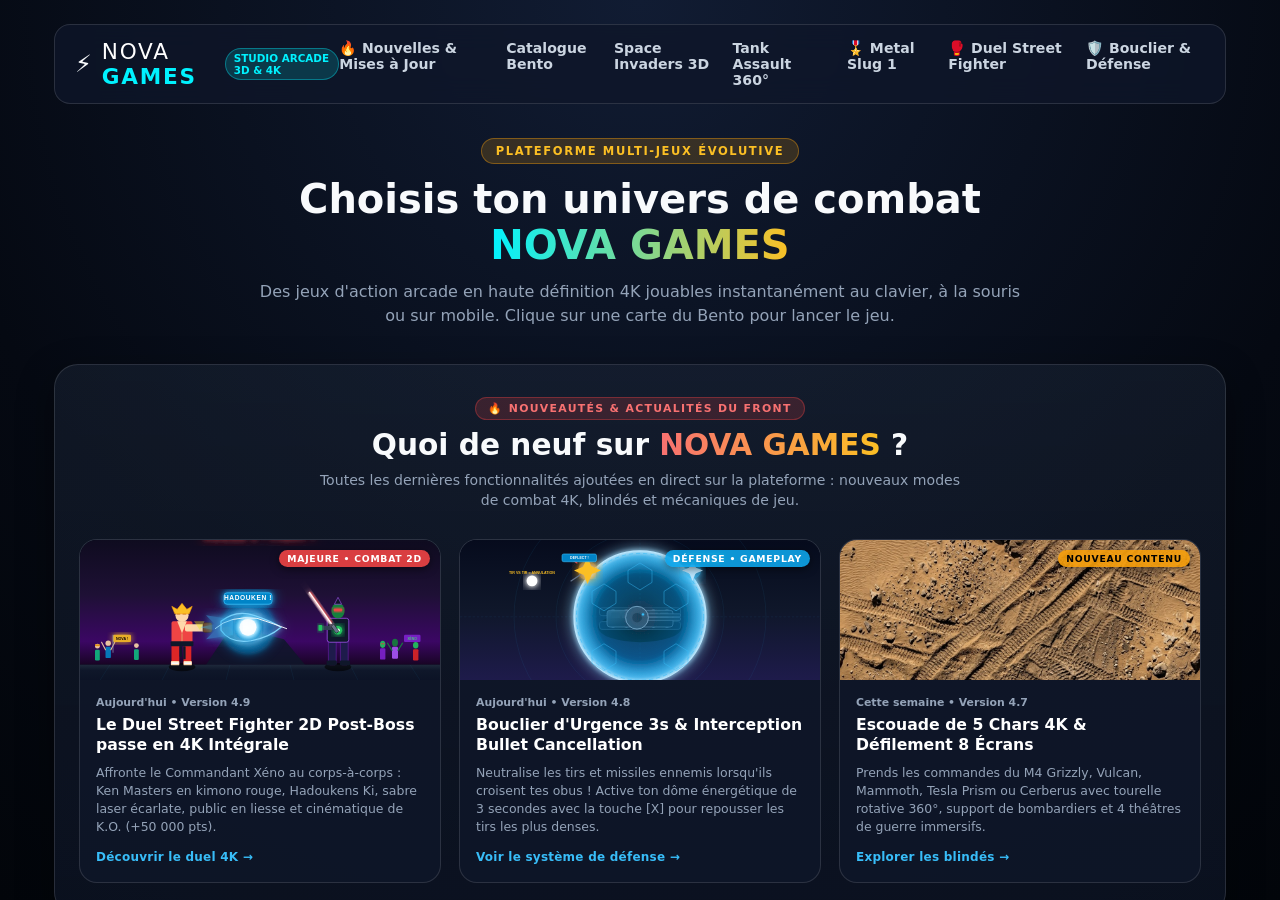
==== commit dc155833: "feat(metalslug): integrate authentic 64-bit planches artwork into game engine - Copy & preload 4 hig" ====
--- a/index.html
+++ b/index.html
@@ -18,7 +18,7 @@
   <meta name="twitter:description" content="2 Jeux en 1 : Défendez l'espace dans NOVA Space Invaders 3D ou prenez les commandes d'un blindé à tourelle 360° dans NOVA Tank Assault !">
   <meta name="twitter:image" content="https://nova-space-invaders.vercel.app/og-image.png">
 
-  <link rel="stylesheet" href="styles.css?v=53">
+  <link rel="stylesheet" href="styles.css?v=54">
 </head>
 <body data-biome="campagne" data-game="space">
   <!-- =========================================================
@@ -773,6 +773,6 @@
     </div>
   </main>
 
-  <script src="game.js?v=53"></script>
+  <script src="game.js?v=54"></script>
 </body>
 </html>
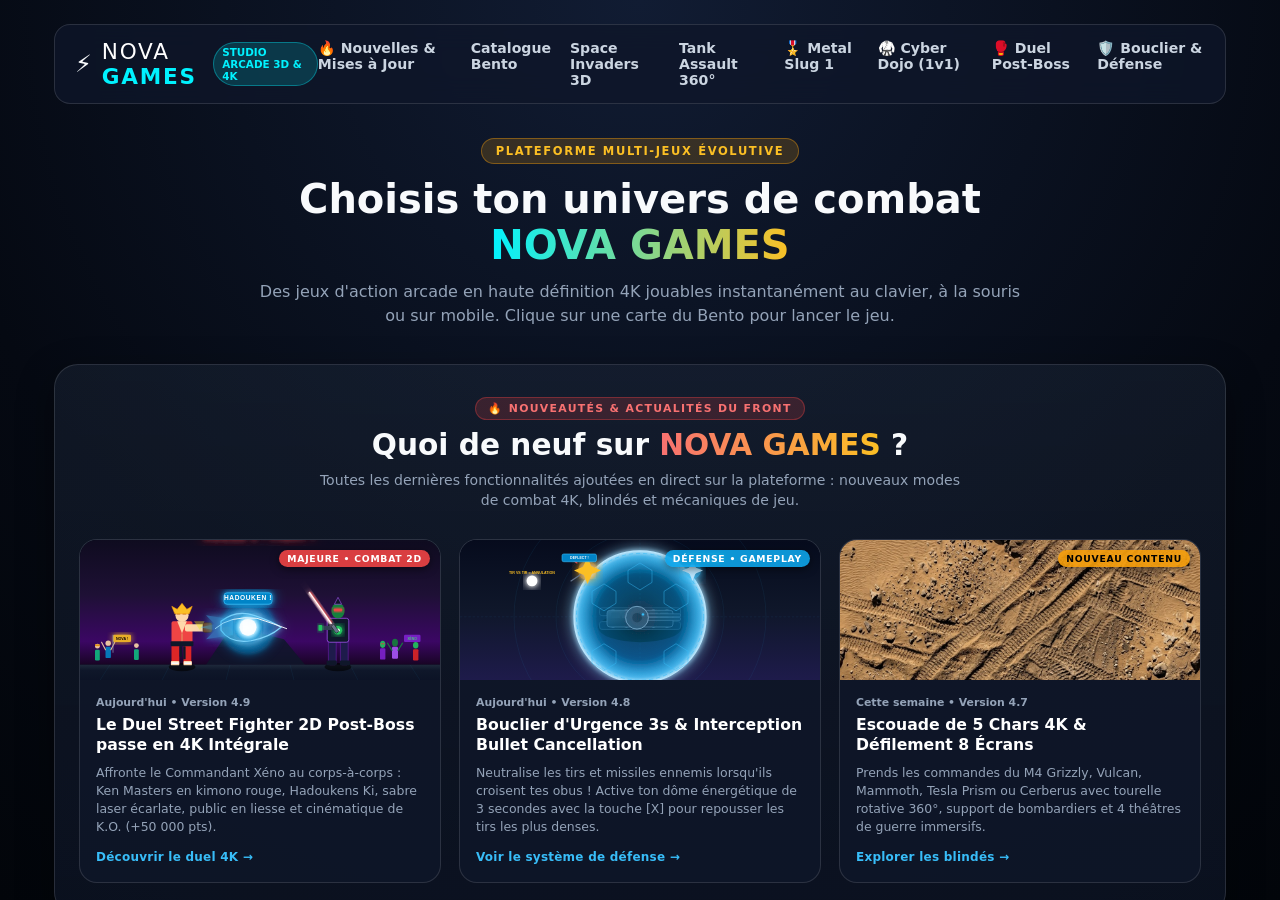
==== commit ee9c2c19: "feat(game4): integrate NOVA CYBER DOJO 128-bit standalone fighting game (Best of 3, Ken vs Shadow Ke" ====
--- a/index.html
+++ b/index.html
@@ -38,7 +38,8 @@
           <a href="#descSpaceInvaders" class="portal-nav-link">Space Invaders 3D</a>
           <a href="#descTankAssault" class="portal-nav-link">Tank Assault 360°</a>
           <a href="#descMetalSlug" class="portal-nav-link">🎖️ Metal Slug 1</a>
-          <a href="#descNovaFighter" class="portal-nav-link">🥊 Duel Street Fighter</a>
+          <a href="#descCyberDojo" class="portal-nav-link">🥋 Cyber Dojo (1v1)</a>
+          <a href="#descNovaFighter" class="portal-nav-link">🥊 Duel Post-Boss</a>
           <a href="#descDefense" class="portal-nav-link">🛡️ Bouclier & Défense</a>
         </nav>
       </header>
@@ -223,6 +224,30 @@
               <div class="bento-actions">
                 <button class="bento-play-btn bento-play-slug" data-launch-game="slug">▶ JOUER À METAL SLUG (MISSION 1)</button>
                 <a href="#descMetalSlug" class="bento-info-link" onclick="event.stopPropagation();">Voir la fiche ↓</a>
+              </div>
+            </div>
+          </div>
+        </article>
+
+        <!-- Carte Bento Principale 5 : JEU #4 - NOVA CYBER DOJO 128-BIT (BEST OF 3) -->
+        <article class="bento-card bento-featured bento-dojo" data-launch-game="dojo">
+          <img src="cyber_dojo_bg.jpg" alt="Nova Cyber Dojo 128-bit" class="bento-bg" style="opacity: 0.65;">
+          <div class="bento-overlay"></div>
+          <div class="bento-content">
+            <div class="bento-top-row">
+              <span class="bento-pill bento-pill-dojo">JEU #4 • VERSUS FIGHTING 128-BIT</span>
+              <span class="bento-status bento-status-dojo">ARCADE SOLO • BEST OF 3</span>
+            </div>
+            <div class="bento-main-info">
+              <div class="bento-floating-sprites">
+                <img src="dojo_sprite_ken.png" alt="Ken Masters" class="bento-sprite" style="height: 60px; filter: drop-shadow(0 0 8px rgba(239, 68, 68, 0.8));">
+                <img src="dojo_sprite_shadow_ken.png" alt="Shadow Ken" class="bento-sprite" style="height: 60px; filter: drop-shadow(0 0 8px rgba(168, 85, 247, 0.8));">
+              </div>
+              <h2>🥋 NOVA CYBER DOJO 128-BIT // KEN MASTERS VS SHADOW KEN</h2>
+              <p>Jeu de combat 2D rétro arcade inspiré de <em>Street Fighter Alpha</em> et <em>Capcom vs SNK</em>. Incarne <strong>Ken Masters</strong> en match officiel <strong>Best of 3 Rounds</strong> face à son doppelgänger <strong>Shadow Ken</strong> : Hadouken plasma, Shoryuken de flammes, Tatsumaki, Garde active [Q/←] et jauge de Ki 100% pour déclencher le titanesque <strong>Super Shinryuken</strong> !</p>
+              <div class="bento-actions">
+                <button class="bento-play-btn bento-play-dojo" data-launch-game="dojo">▶ ENTRER DANS LE DOJO (BEST OF 3)</button>
+                <a href="#descCyberDojo" class="bento-info-link" onclick="event.stopPropagation();">Voir la fiche & coups ↓</a>
               </div>
             </div>
           </div>
@@ -768,11 +793,20 @@
         <button id="btnSlugJump" class="ctrl-btn" style="background: #1d4ed8; border: 2px solid #60a5fa; color: #ffffff;" title="Sauter / Entrer dans le Tank">⬆️ SAUT</button>
         <button id="btnSlugBomb" class="ctrl-btn" style="background: #b45309; border: 2px solid #fbbf24; color: #ffffff;" title="Lancer Grenade / Obus">💣 BOMB</button>
       </div>
+
+      <!-- Commandes Tactiles Dédiées : NOVA CYBER DOJO (Combat 1v1) -->
+      <div id="dojoMobileControls" class="dojo-mobile-controls" style="display: none; gap: 8px;">
+        <button id="btnDojoPunch" class="ctrl-btn" style="background: #dc2626; border: 2px solid #f87171; color: #fff; font-weight: 900;" title="Poing [J]">👊 P</button>
+        <button id="btnDojoKick" class="ctrl-btn" style="background: #ea580c; border: 2px solid #fb923c; color: #fff; font-weight: 900;" title="Pied [K]">🦵 K</button>
+        <button id="btnDojoHadouken" class="ctrl-btn" style="background: #0284c7; border: 2px solid #38bdf8; color: #fff; font-weight: 900;" title="Hadouken [L]">⚡ HADO</button>
+        <button id="btnDojoShoryu" class="ctrl-btn" style="background: #7c3aed; border: 2px solid #c084fc; color: #fff; font-weight: 900;" title="Shoryuken [U]">🔥 SHORYU</button>
+        <button id="btnDojoSuper" class="ctrl-btn" style="background: #d97706; border: 2px solid #facc15; color: #fff; font-weight: 900;" title="Super Shinryuken [Espace]">⭐ SUPER</button>
+      </div>
       <div class="mobile-hint" id="mobileHintText">Glisse sur l'écran pour viser/tirer à 360°</div>
       <button id="btnFire" class="ctrl-btn fire-btn">FIRE</button>
     </div>
   </main>
 
-  <script src="game.js?v=54"></script>
+  <script src="game.js?v=56"></script>
 </body>
 </html>
--- a/styles.css
+++ b/styles.css
@@ -3255,3 +3255,48 @@
   transform: scale(0.92);
 }
 
+
+/* =========================================================
+   JEU #4 : NOVA CYBER DOJO 128-BIT // BEST OF 3 STYLES
+   ========================================================= */
+.bento-dojo {
+  border-color: rgba(239, 68, 68, 0.45);
+  background: radial-gradient(circle at 80% 20%, rgba(185, 28, 28, 0.35) 0%, rgba(15, 23, 42, 0.95) 75%);
+}
+
+.bento-dojo:hover {
+  border-color: #ef4444;
+  box-shadow: 0 16px 40px rgba(239, 68, 68, 0.35);
+}
+
+.bento-pill-dojo {
+  background: rgba(239, 68, 68, 0.25);
+  color: #fca5a5;
+  border-color: rgba(239, 68, 68, 0.55);
+}
+
+.bento-status-dojo {
+  background: rgba(168, 85, 247, 0.25);
+  color: #d8b4fe;
+  border-color: rgba(168, 85, 247, 0.5);
+}
+
+.bento-play-dojo {
+  background: linear-gradient(135deg, #b91c1c, #991b1b);
+  color: #ffffff;
+  border: 1px solid #f87171;
+  box-shadow: 0 6px 20px rgba(239, 68, 68, 0.4);
+}
+
+.bento-play-dojo:hover {
+  background: linear-gradient(135deg, #dc2626, #b91c1c);
+  box-shadow: 0 8px 24px rgba(248, 113, 113, 0.6);
+}
+
+.dojo-mobile-controls {
+  display: flex;
+  flex-wrap: wrap;
+  justify-content: center;
+  align-items: center;
+  gap: 8px;
+}
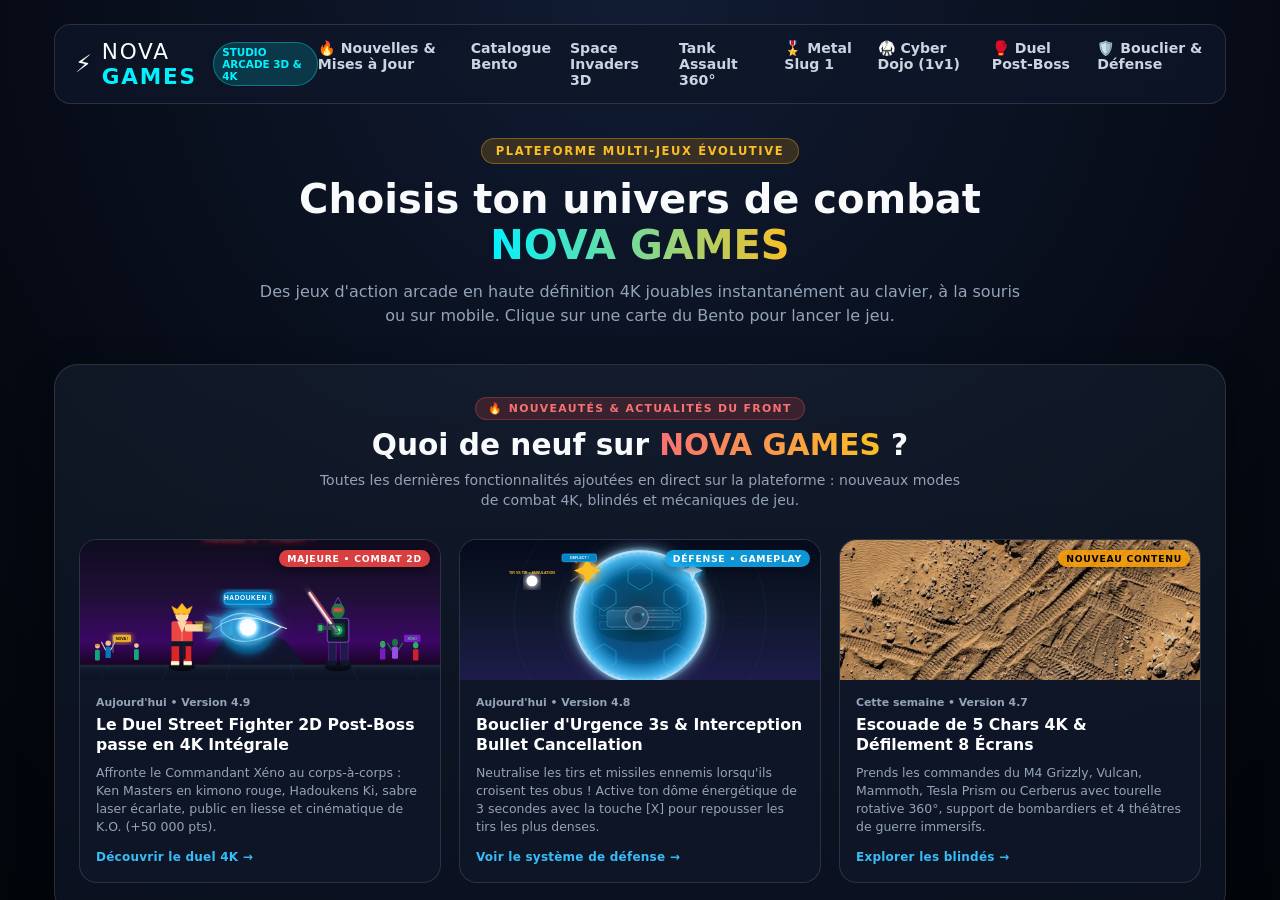
==== commit 1189c921: "feat(dojo): retro-engineer Super Street Fighter II Turbo CPS-2 mechanics (6-button frame data, cance" ====
--- a/index.html
+++ b/index.html
@@ -807,6 +807,6 @@
     </div>
   </main>
 
-  <script src="game.js?v=56"></script>
+  <script src="game.js?v=59"></script>
 </body>
 </html>
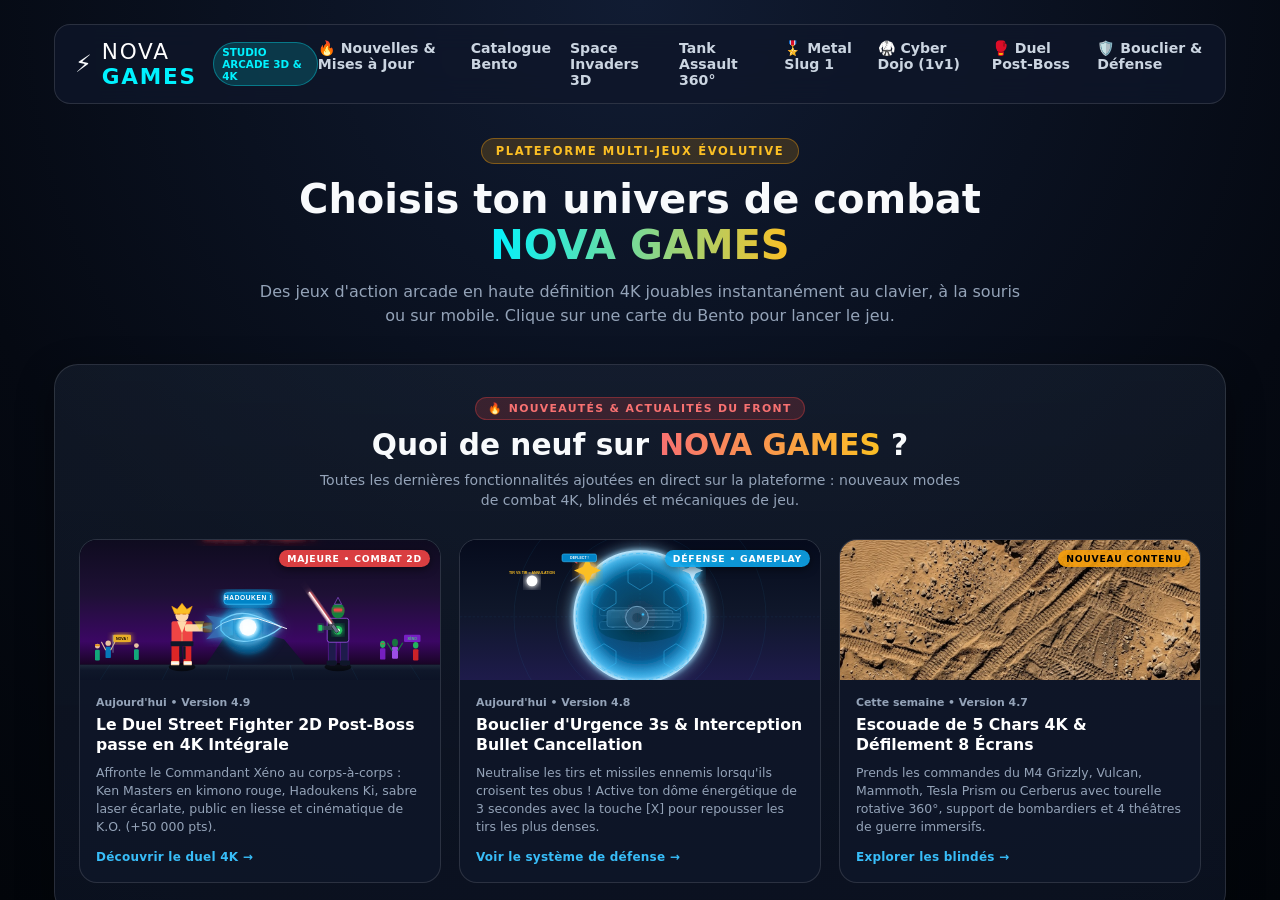
==== commit 639ae5e0: "feat(dojo): integrate dynamic 128-bit action sprites (punch, kick, hadouken, shoryuken, hitstun) wit" ====
--- a/index.html
+++ b/index.html
@@ -807,6 +807,6 @@
     </div>
   </main>
 
-  <script src="game.js?v=59"></script>
+  <script src="game.js?v=60"></script>
 </body>
 </html>
